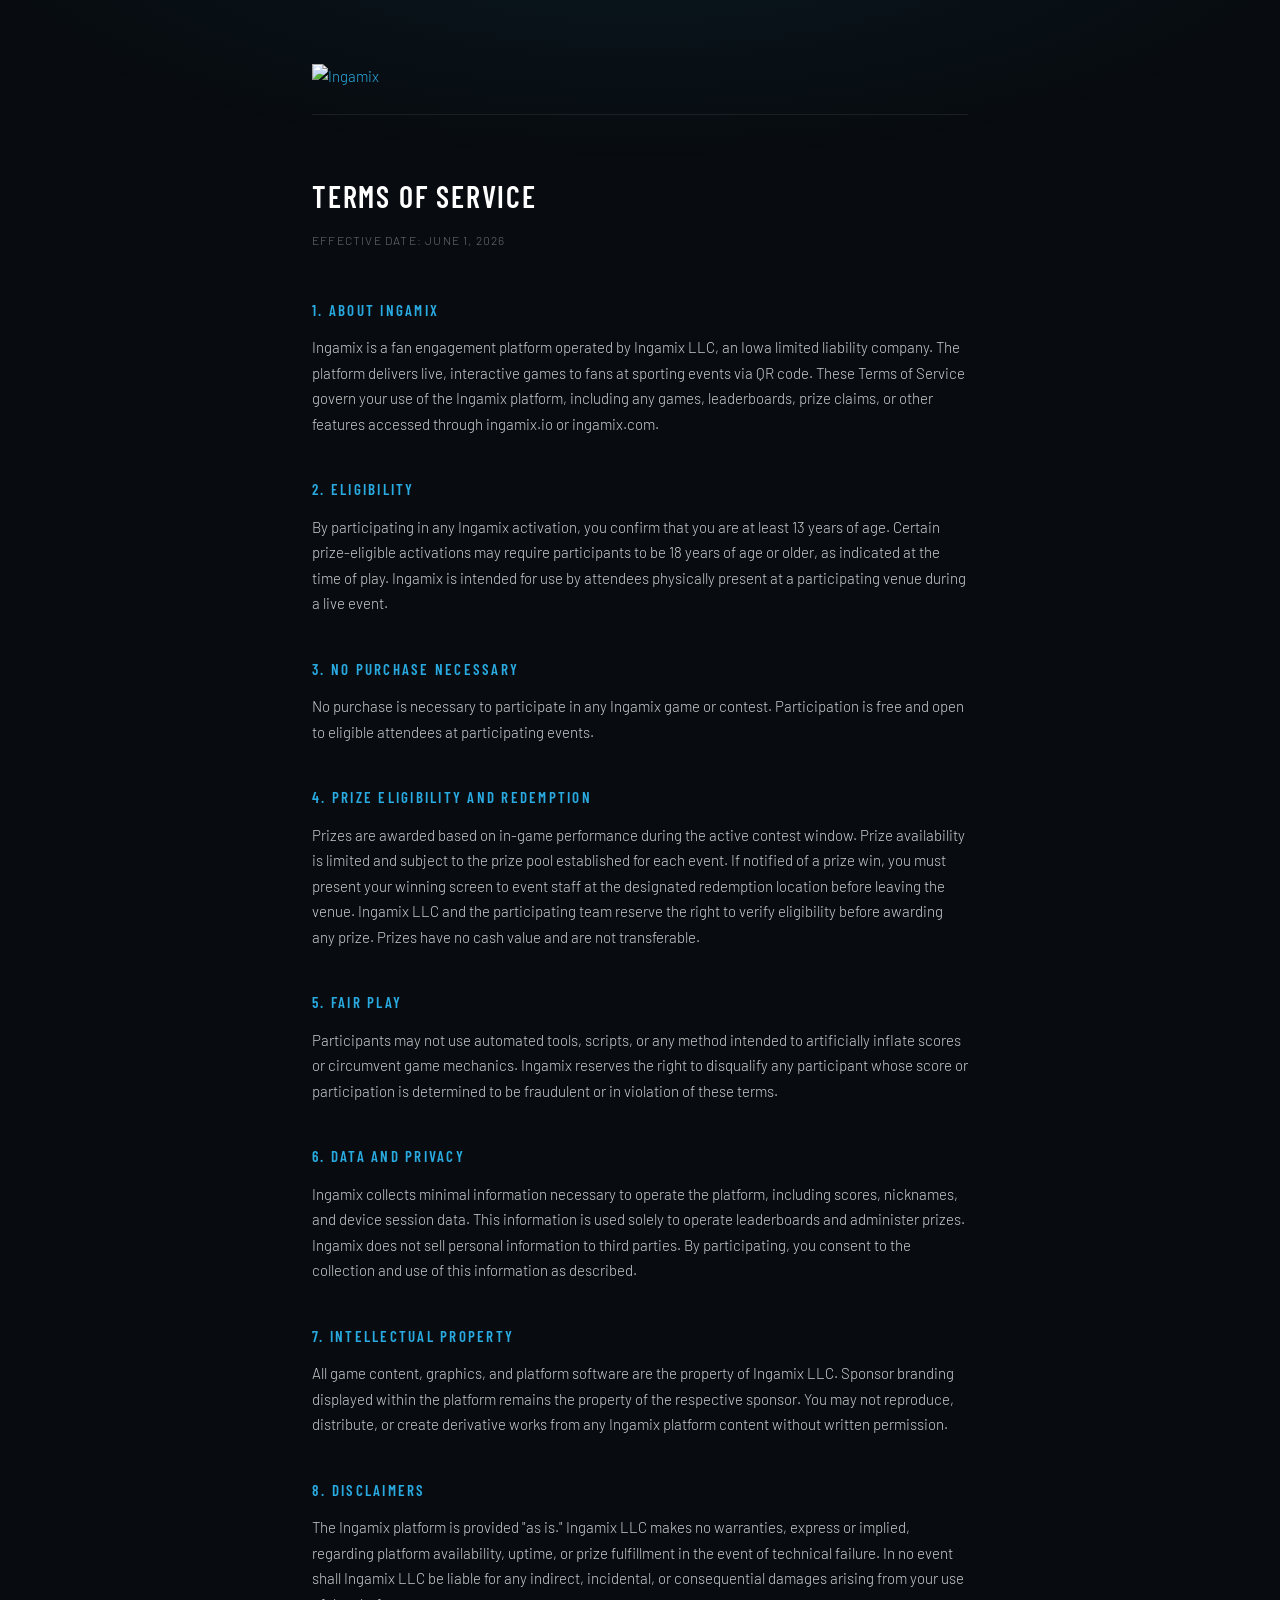
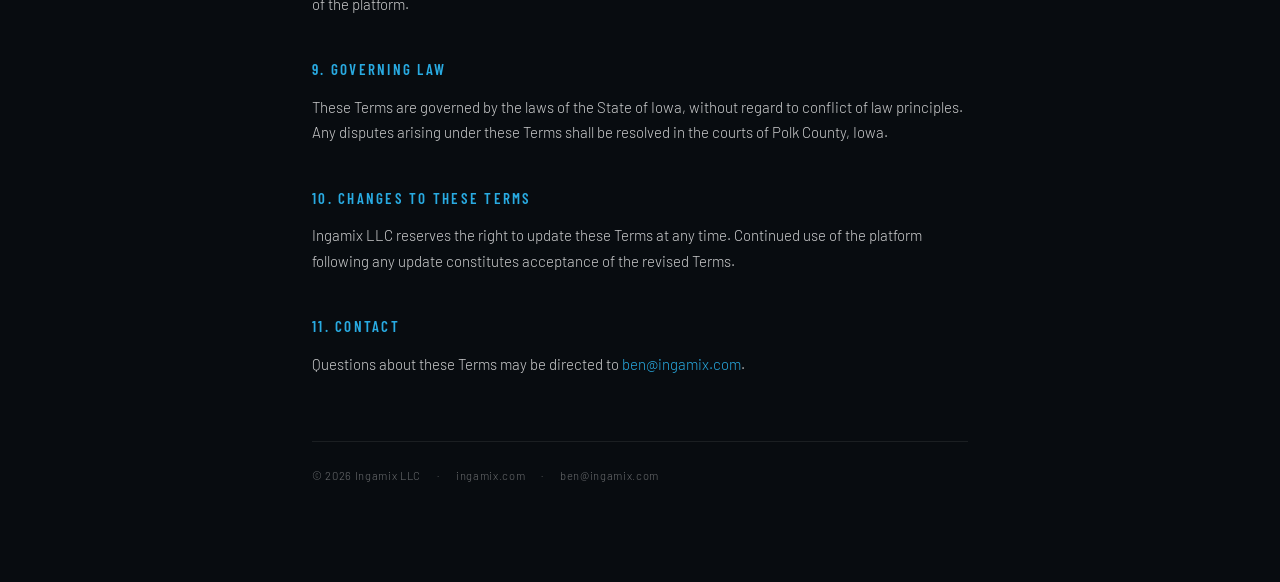
==== terms/index.html @ 758a49be "renamed image and src" ====
<!DOCTYPE html>
<html lang="en">
<head>
  <meta charset="UTF-8" />
  <meta name="viewport" content="width=device-width, initial-scale=1.0" />
  <title>Terms of Service — Ingamix</title>
  <link rel="preconnect" href="https://fonts.googleapis.com" />
  <link rel="preconnect" href="https://fonts.gstatic.com" crossorigin />
  <link href="https://fonts.googleapis.com/css2?family=Barlow+Condensed:wght@300;400;600&family=Barlow:wght@300;400&display=swap" rel="stylesheet" />
  <style>
    *, *::before, *::after { box-sizing: border-box; margin: 0; padding: 0; }

    :root {
      --blue: #29abe2;
      --white: #ffffff;
      --off-white: rgba(255,255,255,0.8);
      --dim: rgba(255,255,255,0.4);
      --bg: #080c10;
      --surface: rgba(255,255,255,0.04);
    }

    html, body {
      min-height: 100%;
      background: var(--bg);
      color: var(--off-white);
      font-family: 'Barlow', sans-serif;
      font-weight: 300;
      font-size: 15px;
      line-height: 1.7;
    }

    body::before {
      content: '';
      position: fixed;
      inset: 0;
      background: radial-gradient(ellipse 80% 40% at 50% -10%, rgba(41,171,226,0.08) 0%, transparent 70%);
      pointer-events: none;
      z-index: 0;
    }

    .wrap {
      position: relative;
      z-index: 1;
      max-width: 720px;
      margin: 0 auto;
      padding: 64px 32px 96px;
    }

    /* Header */
    .site-header {
      margin-bottom: 56px;
      padding-bottom: 24px;
      border-bottom: 1px solid rgba(255,255,255,0.08);
    }

    .site-header a {
      display: inline-block;
      text-decoration: none;
    }

    .site-header img {
      width: 160px;
      height: auto;
    }

    /* Page title */
    h1 {
      font-family: 'Barlow Condensed', sans-serif;
      font-weight: 600;
      font-size: 2rem;
      letter-spacing: 0.06em;
      text-transform: uppercase;
      color: var(--white);
      margin-bottom: 8px;
    }

    .effective-date {
      font-size: 0.8rem;
      letter-spacing: 0.1em;
      text-transform: uppercase;
      color: var(--dim);
      margin-bottom: 48px;
    }

    /* Sections */
    section {
      margin-bottom: 40px;
    }

    h2 {
      font-family: 'Barlow Condensed', sans-serif;
      font-weight: 600;
      font-size: 1rem;
      letter-spacing: 0.15em;
      text-transform: uppercase;
      color: var(--blue);
      margin-bottom: 12px;
    }

    p {
      margin-bottom: 12px;
      color: var(--off-white);
    }

    p:last-child { margin-bottom: 0; }

    a {
      color: var(--blue);
      text-decoration: none;
    }

    a:hover { text-decoration: underline; }

    /* Footer */
    footer {
      margin-top: 64px;
      padding-top: 24px;
      border-top: 1px solid rgba(255,255,255,0.08);
      font-size: 0.75rem;
      letter-spacing: 0.06em;
      color: var(--dim);
      display: flex;
      gap: 16px;
      flex-wrap: wrap;
    }

    footer a { color: var(--dim); }
    footer a:hover { color: var(--blue); text-decoration: none; }

    @media (max-width: 480px) {
      .wrap { padding: 40px 20px 64px; }
      h1 { font-size: 1.6rem; }
    }
  </style>
</head>
<body>

<div class="wrap">

  <header class="site-header">
    <a href="/">
      <img src="/assets/ingamix_full_color.png" alt="Ingamix" />
    </a>
  </header>

  <h1>Terms of Service</h1>
  <p class="effective-date">Effective Date: June 1, 2026</p>

  <section>
    <h2>1. About Ingamix</h2>
    <p>Ingamix is a fan engagement platform operated by Ingamix LLC, an Iowa limited liability company. The platform delivers live, interactive games to fans at sporting events via QR code. These Terms of Service govern your use of the Ingamix platform, including any games, leaderboards, prize claims, or other features accessed through ingamix.io or ingamix.com.</p>
  </section>

  <section>
    <h2>2. Eligibility</h2>
    <p>By participating in any Ingamix activation, you confirm that you are at least 13 years of age. Certain prize-eligible activations may require participants to be 18 years of age or older, as indicated at the time of play. Ingamix is intended for use by attendees physically present at a participating venue during a live event.</p>
  </section>

  <section>
    <h2>3. No Purchase Necessary</h2>
    <p>No purchase is necessary to participate in any Ingamix game or contest. Participation is free and open to eligible attendees at participating events.</p>
  </section>

  <section>
    <h2>4. Prize Eligibility and Redemption</h2>
    <p>Prizes are awarded based on in-game performance during the active contest window. Prize availability is limited and subject to the prize pool established for each event. If notified of a prize win, you must present your winning screen to event staff at the designated redemption location before leaving the venue. Ingamix LLC and the participating team reserve the right to verify eligibility before awarding any prize. Prizes have no cash value and are not transferable.</p>
  </section>

  <section>
    <h2>5. Fair Play</h2>
    <p>Participants may not use automated tools, scripts, or any method intended to artificially inflate scores or circumvent game mechanics. Ingamix reserves the right to disqualify any participant whose score or participation is determined to be fraudulent or in violation of these terms.</p>
  </section>

  <section>
    <h2>6. Data and Privacy</h2>
    <p>Ingamix collects minimal information necessary to operate the platform, including scores, nicknames, and device session data. This information is used solely to operate leaderboards and administer prizes. Ingamix does not sell personal information to third parties. By participating, you consent to the collection and use of this information as described.</p>
  </section>

  <section>
    <h2>7. Intellectual Property</h2>
    <p>All game content, graphics, and platform software are the property of Ingamix LLC. Sponsor branding displayed within the platform remains the property of the respective sponsor. You may not reproduce, distribute, or create derivative works from any Ingamix platform content without written permission.</p>
  </section>

  <section>
    <h2>8. Disclaimers</h2>
    <p>The Ingamix platform is provided "as is." Ingamix LLC makes no warranties, express or implied, regarding platform availability, uptime, or prize fulfillment in the event of technical failure. In no event shall Ingamix LLC be liable for any indirect, incidental, or consequential damages arising from your use of the platform.</p>
  </section>

  <section>
    <h2>9. Governing Law</h2>
    <p>These Terms are governed by the laws of the State of Iowa, without regard to conflict of law principles. Any disputes arising under these Terms shall be resolved in the courts of Polk County, Iowa.</p>
  </section>

  <section>
    <h2>10. Changes to These Terms</h2>
    <p>Ingamix LLC reserves the right to update these Terms at any time. Continued use of the platform following any update constitutes acceptance of the revised Terms.</p>
  </section>

  <section>
    <h2>11. Contact</h2>
    <p>Questions about these Terms may be directed to <a href="mailto:ben@ingamix.com">ben@ingamix.com</a>.</p>
  </section>

  <footer>
    <span>© 2026 Ingamix LLC</span>
    <span>·</span>
    <a href="/">ingamix.com</a>
    <span>·</span>
    <a href="mailto:ben@ingamix.com">ben@ingamix.com</a>
  </footer>

</div>

</body>
</html>
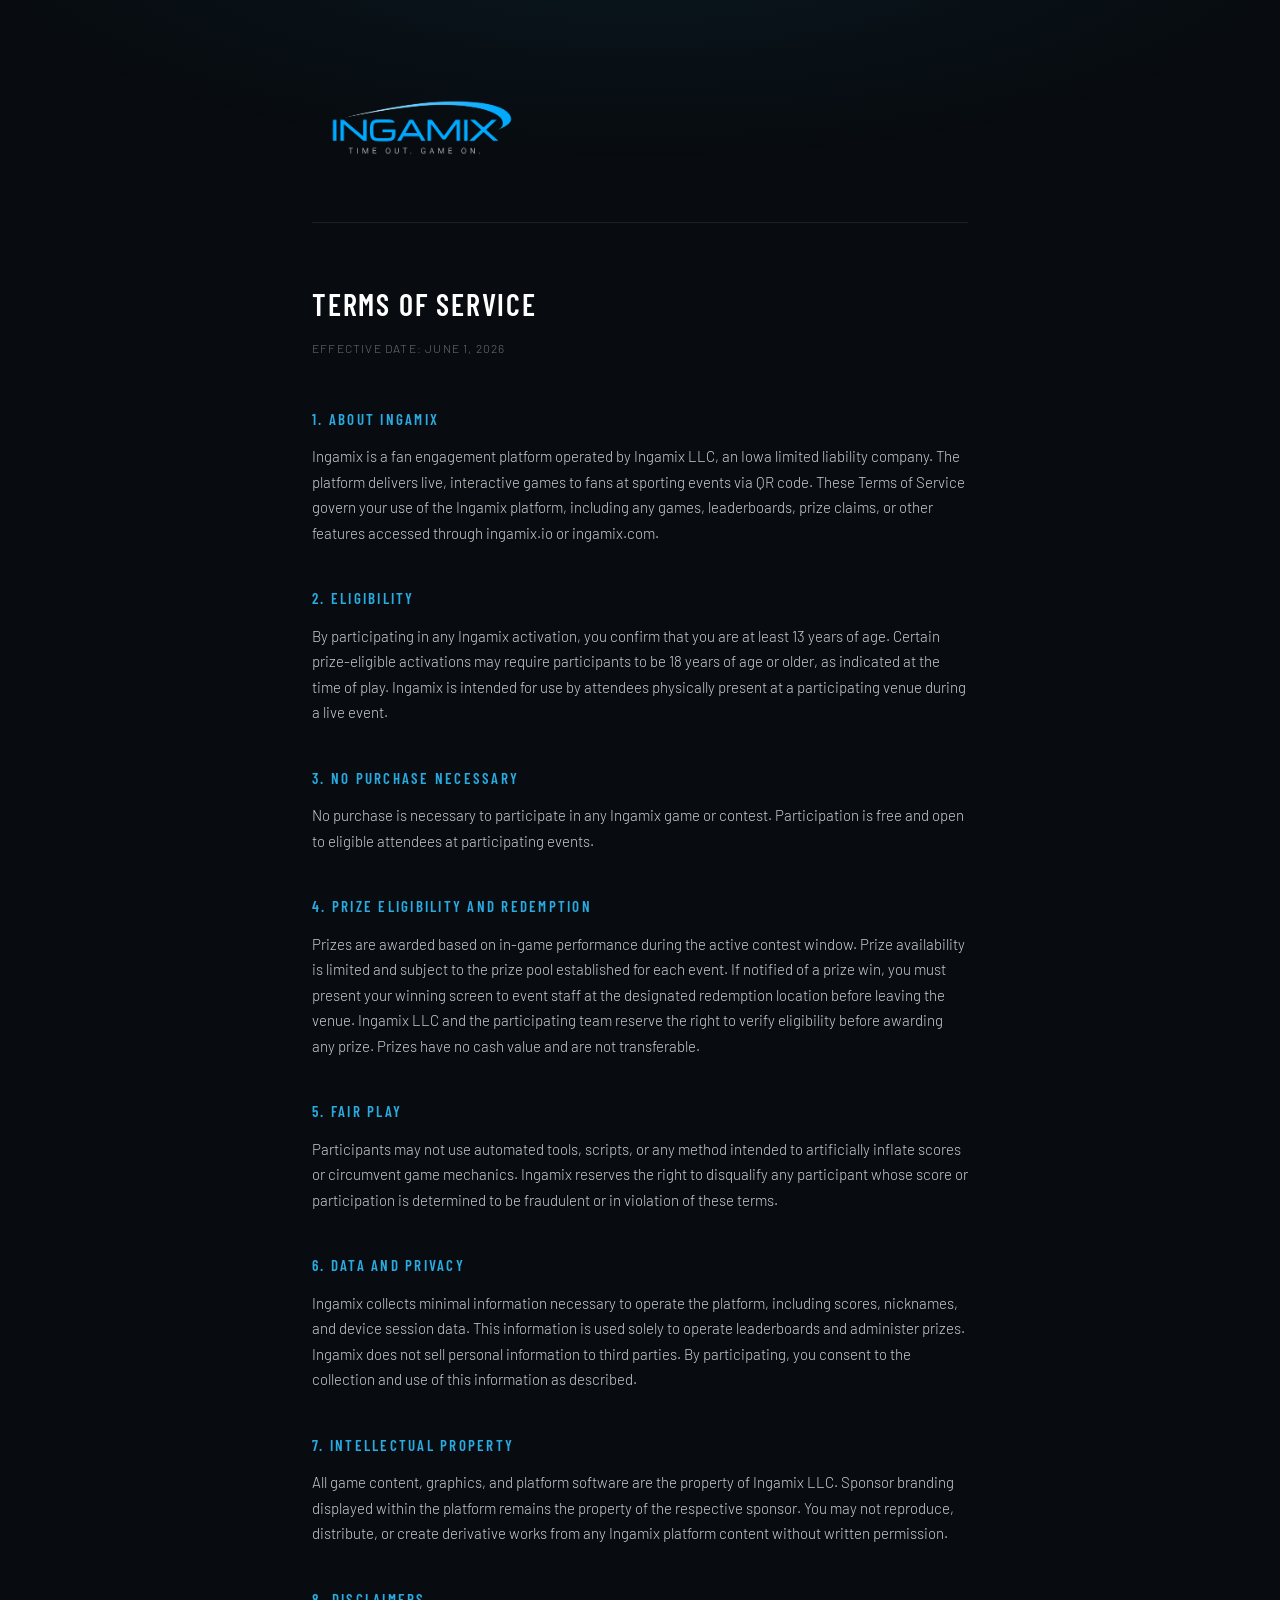
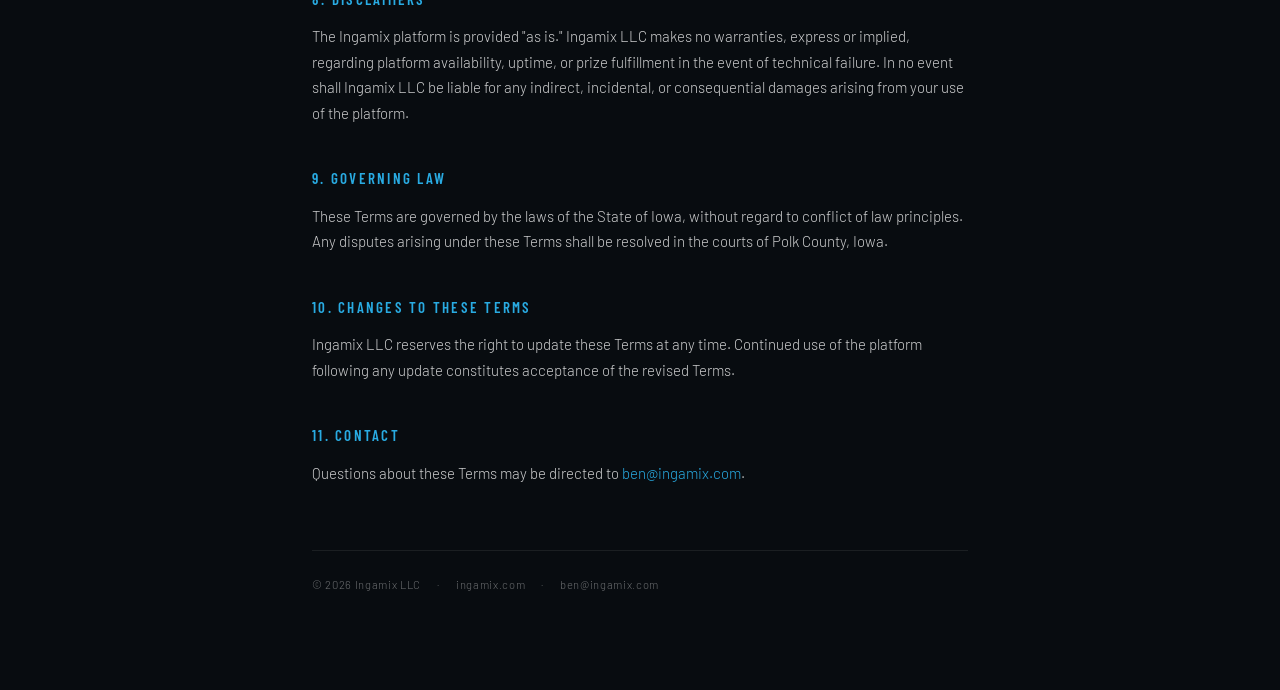
==== commit 8a0cc3c4: "logo size update on terms page" ====
--- a/terms/index.html
+++ b/terms/index.html
@@ -59,7 +59,7 @@
     }
 
     .site-header img {
-      width: 160px;
+      width: 220px;
       height: auto;
     }
 
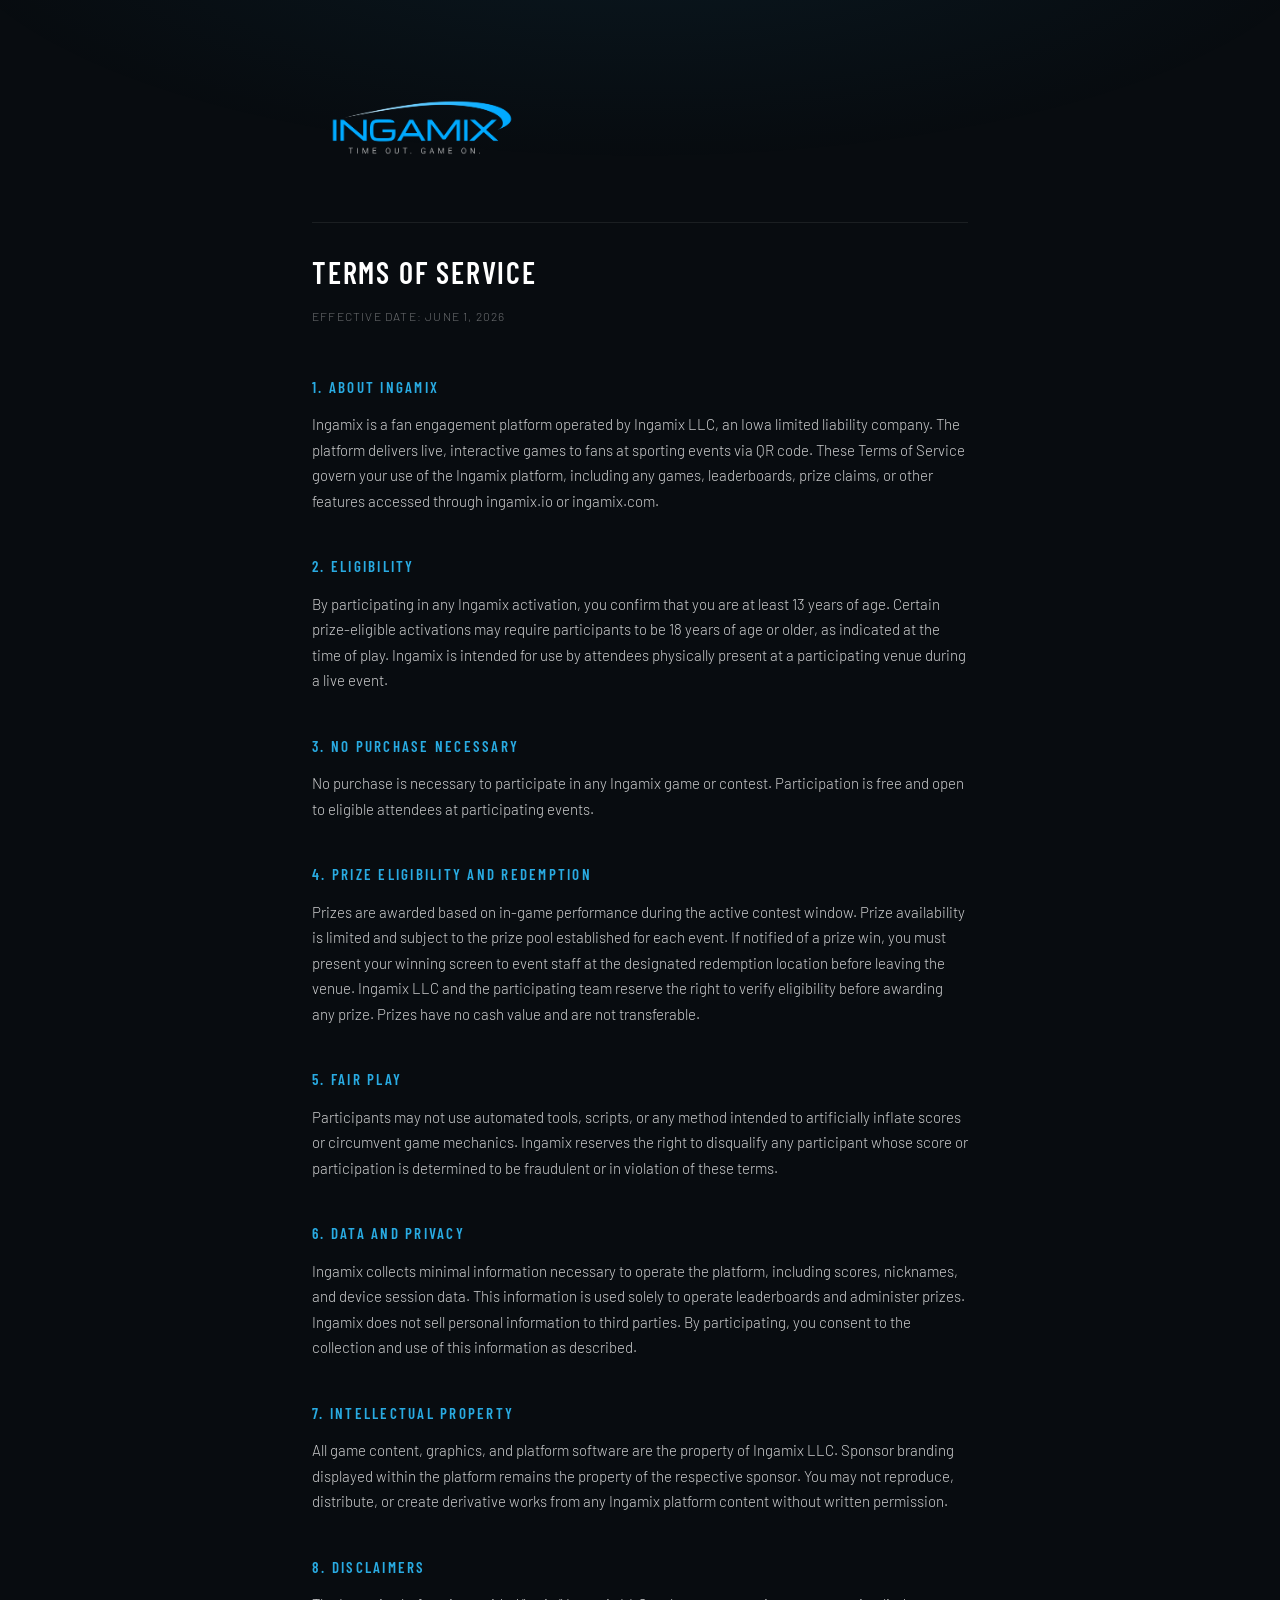
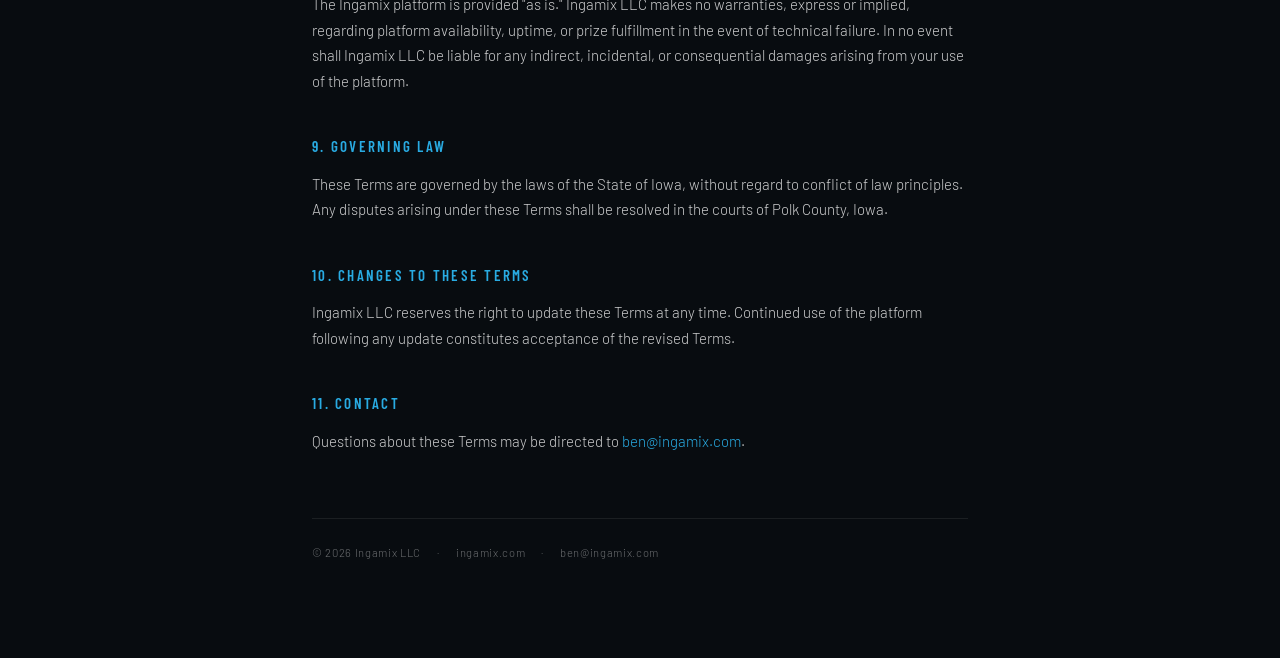
==== commit 53338da7: "updating margin between logo and divider" ====
--- a/terms/index.html
+++ b/terms/index.html
@@ -48,7 +48,7 @@
 
     /* Header */
     .site-header {
-      margin-bottom: 56px;
+      margin-bottom: 24px;
       padding-bottom: 24px;
       border-bottom: 1px solid rgba(255,255,255,0.08);
     }
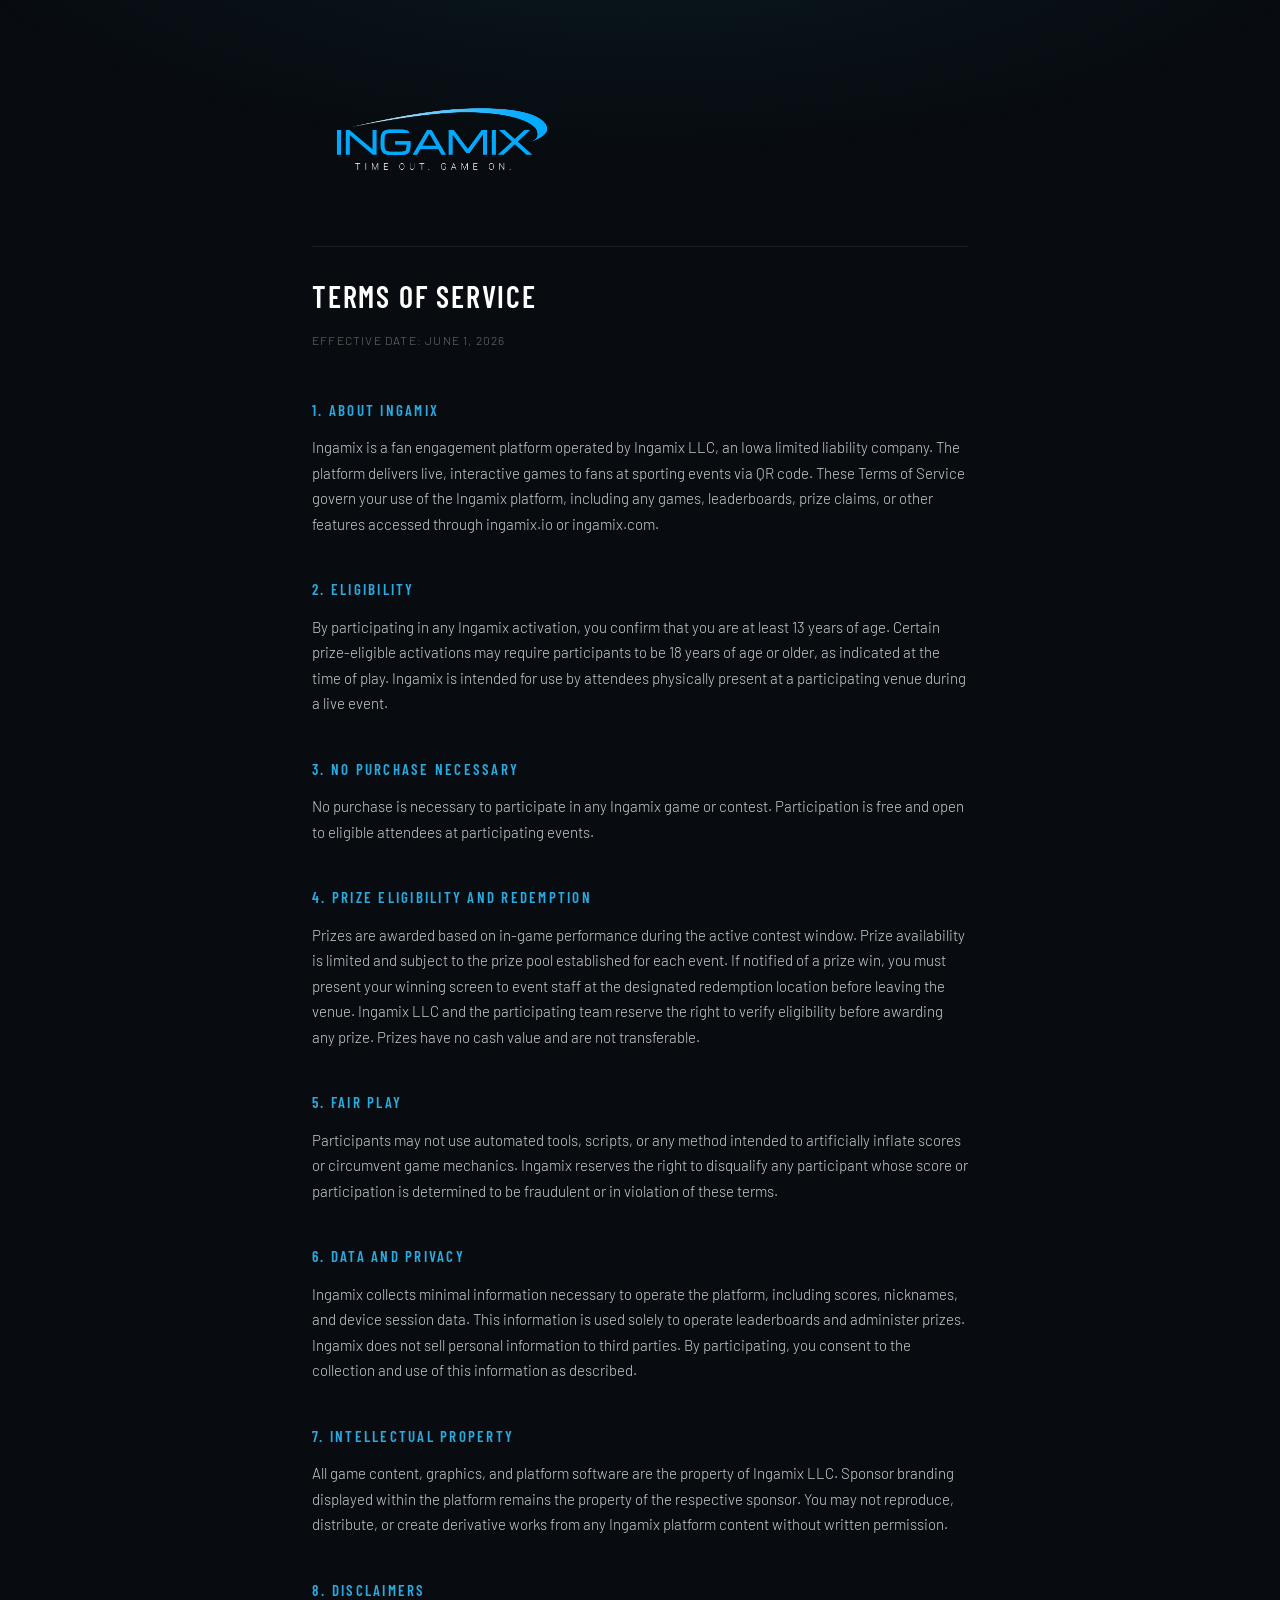
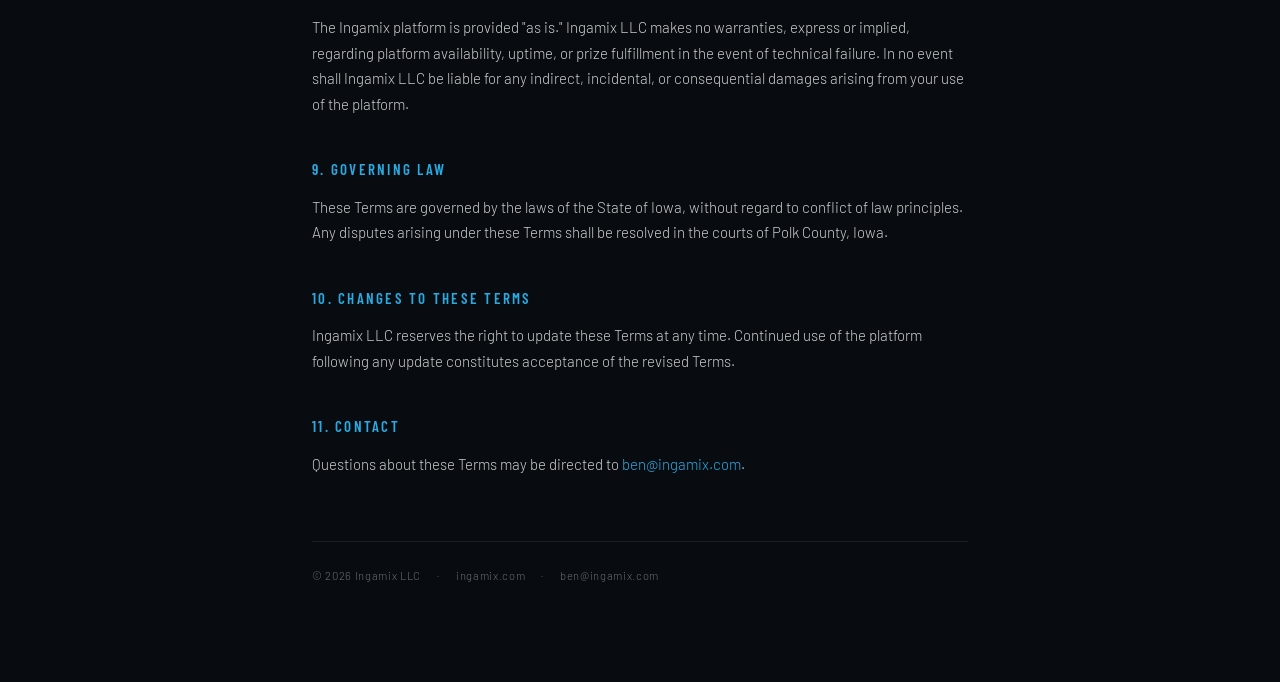
==== commit 1fb1fb1a: "more resizing and moving" ====
--- a/terms/index.html
+++ b/terms/index.html
@@ -59,7 +59,7 @@
     }
 
     .site-header img {
-      width: 220px;
+      width: 260px;
       height: auto;
     }
 
@@ -128,7 +128,7 @@
     footer a:hover { color: var(--blue); text-decoration: none; }
 
     @media (max-width: 480px) {
-      .wrap { padding: 40px 20px 64px; }
+      .wrap { padding: 32px 32px 96px; }
       h1 { font-size: 1.6rem; }
     }
   </style>
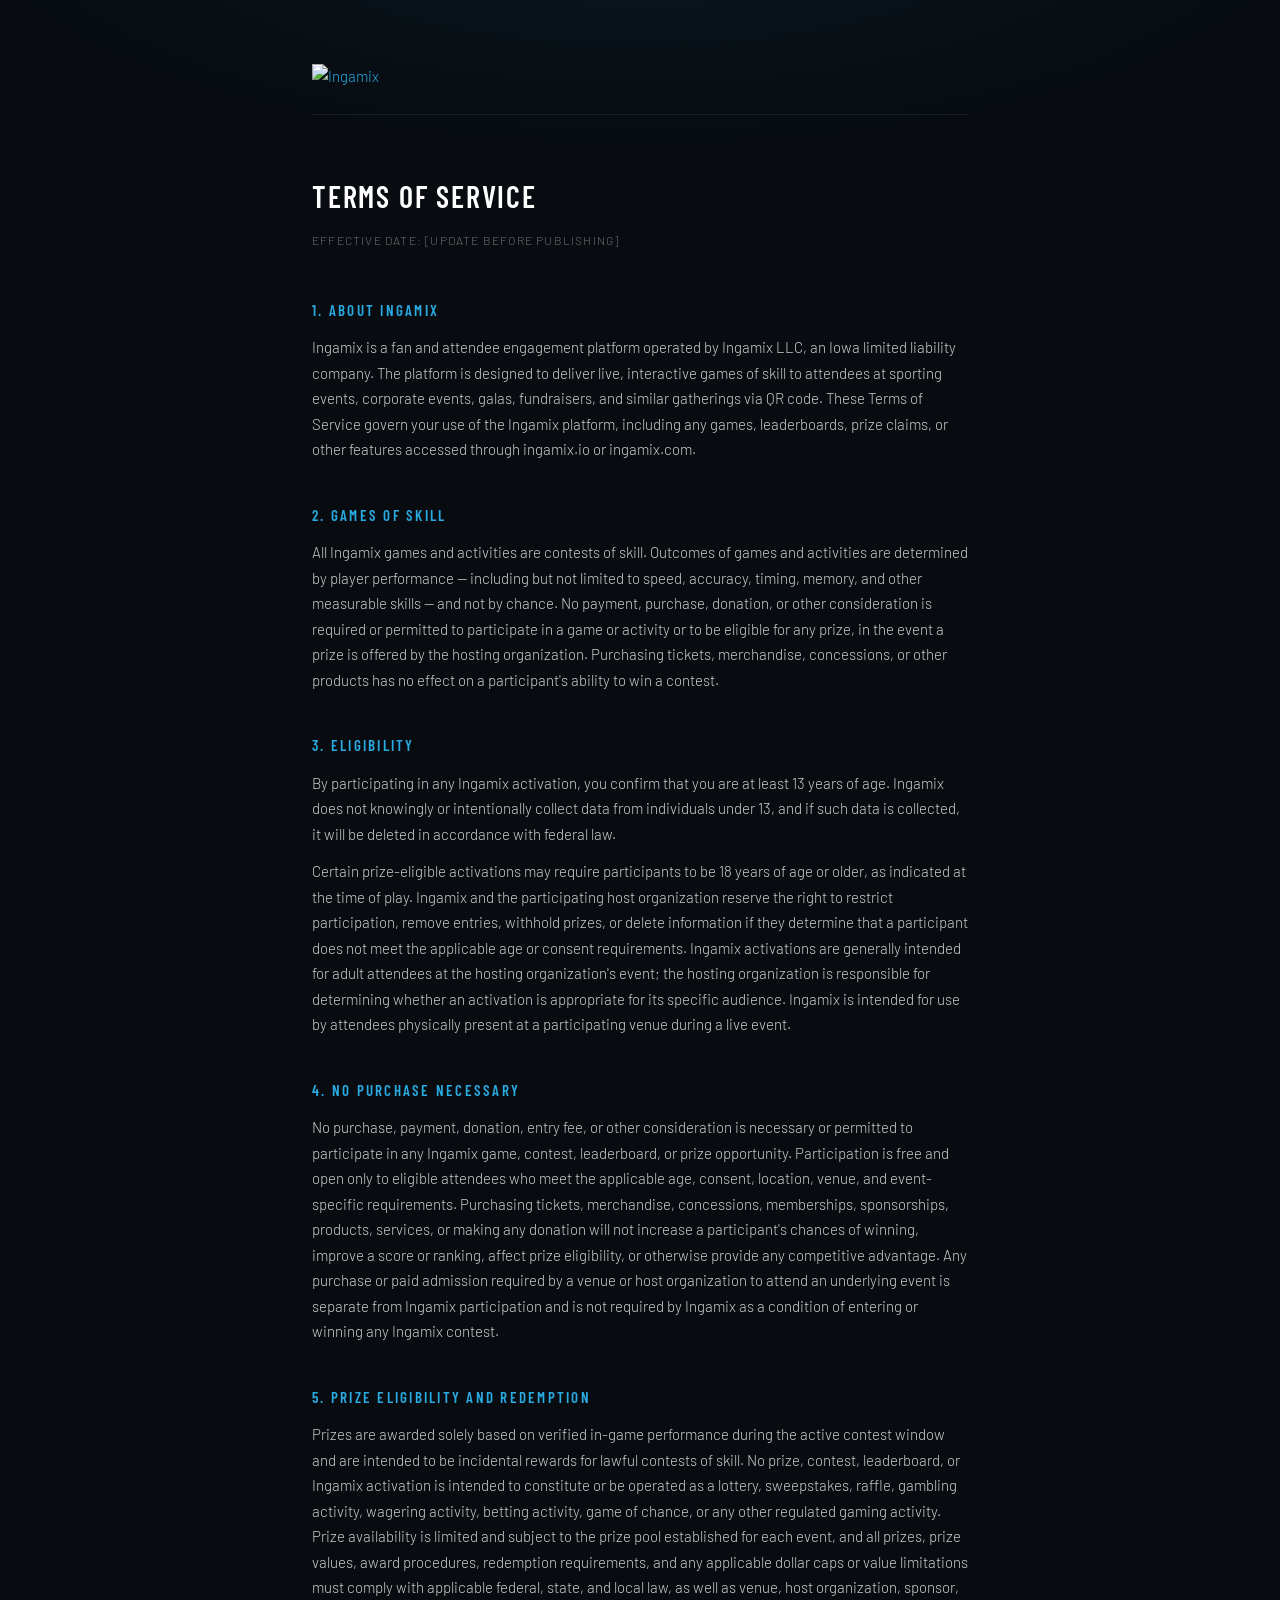
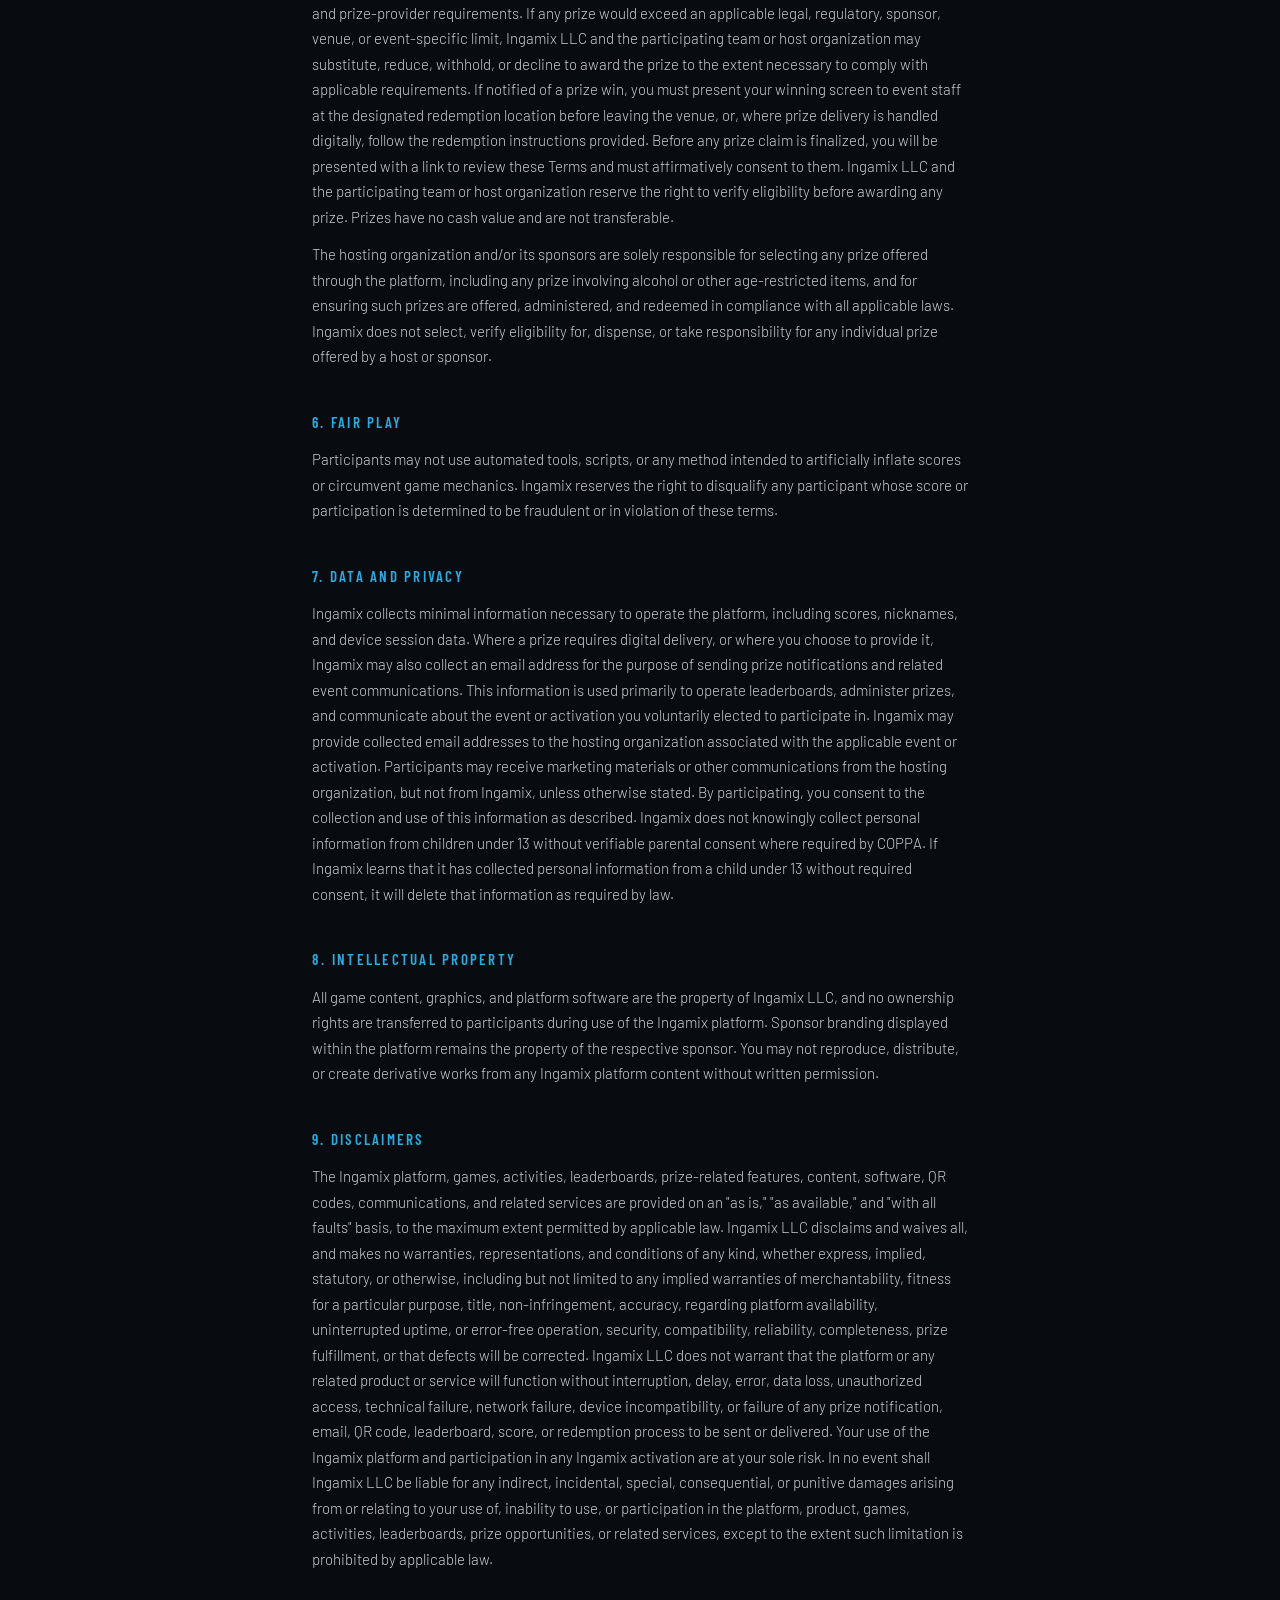
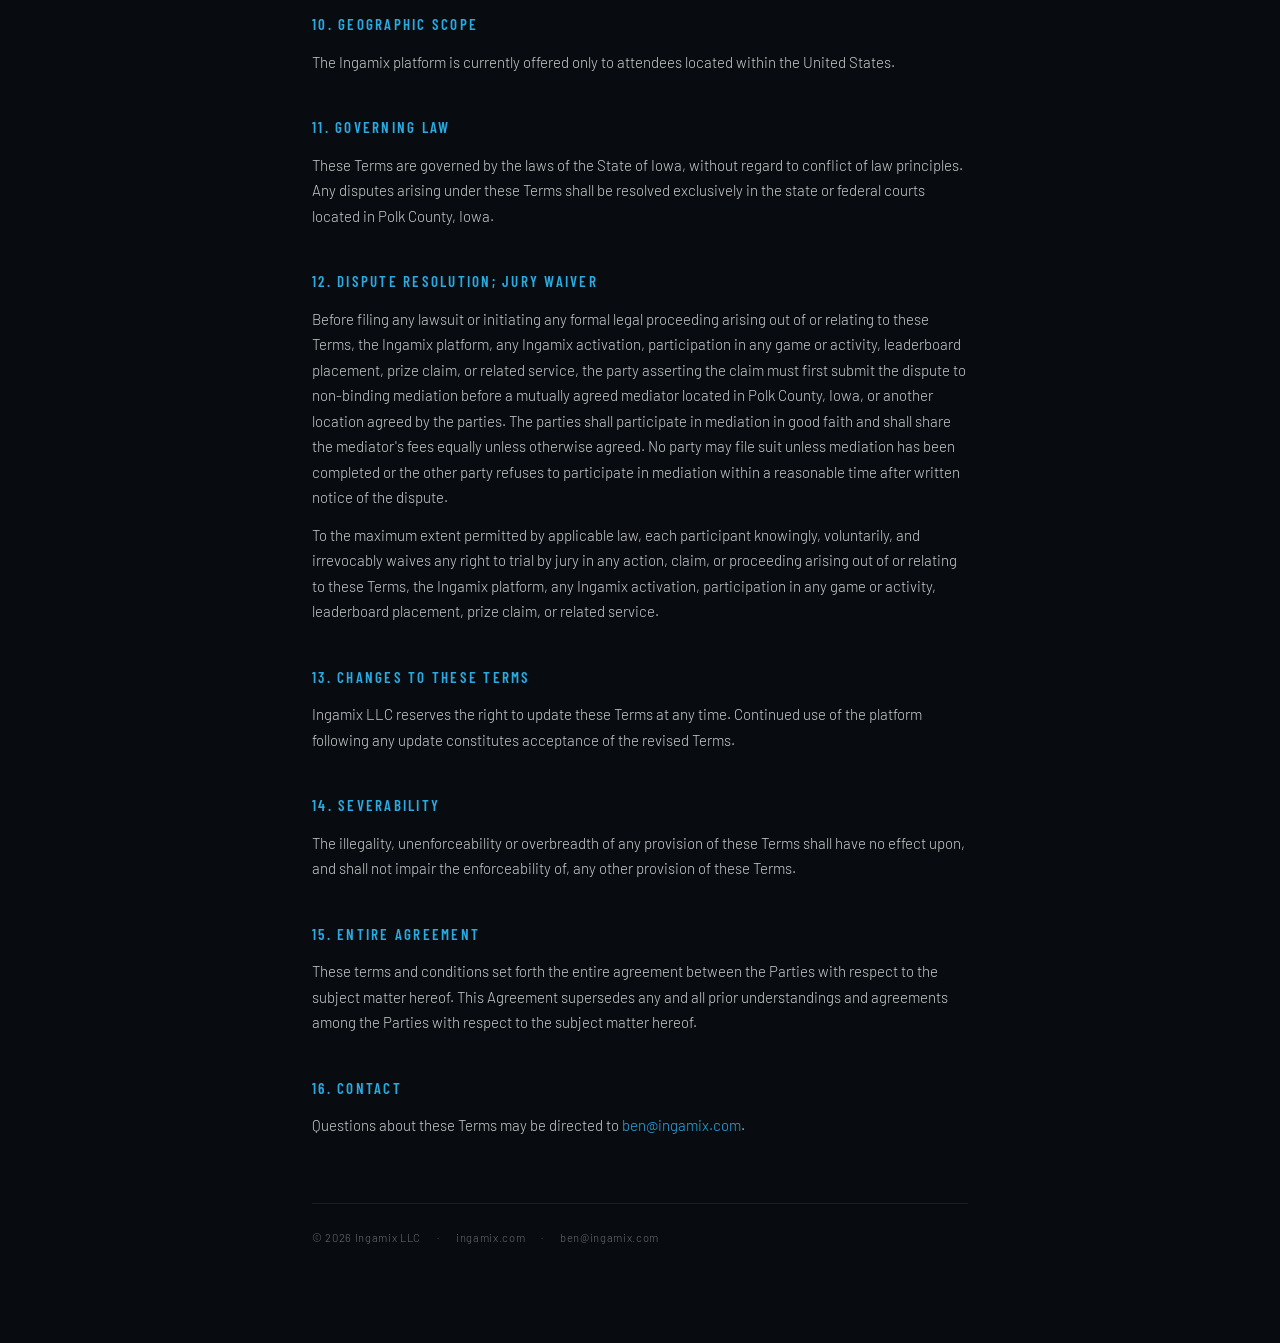
==== commit 58964850: "update terms Updated terms upon work with Luke from Brick Gentry" ====
--- a/terms/index.html
+++ b/terms/index.html
@@ -48,7 +48,7 @@
 
     /* Header */
     .site-header {
-      margin-bottom: 24px;
+      margin-bottom: 56px;
       padding-bottom: 24px;
       border-bottom: 1px solid rgba(255,255,255,0.08);
     }
@@ -59,7 +59,7 @@
     }
 
     .site-header img {
-      width: 260px;
+      width: 160px;
       height: auto;
     }
 
@@ -128,7 +128,7 @@
     footer a:hover { color: var(--blue); text-decoration: none; }
 
     @media (max-width: 480px) {
-      .wrap { padding: 32px 32px 96px; }
+      .wrap { padding: 40px 20px 64px; }
       h1 { font-size: 1.6rem; }
     }
   </style>
@@ -139,65 +139,93 @@
 
   <header class="site-header">
     <a href="/">
-      <img src="/assets/ingamix_full_color.png" alt="Ingamix" />
+      <img src="/assets/ingamix_full_color_horizontal_lockup_dark.png" alt="Ingamix" />
     </a>
   </header>
 
   <h1>Terms of Service</h1>
-  <p class="effective-date">Effective Date: June 1, 2026</p>
+  <p class="effective-date">Effective Date: [UPDATE BEFORE PUBLISHING]</p>
 
   <section>
     <h2>1. About Ingamix</h2>
-    <p>Ingamix is a fan engagement platform operated by Ingamix LLC, an Iowa limited liability company. The platform delivers live, interactive games to fans at sporting events via QR code. These Terms of Service govern your use of the Ingamix platform, including any games, leaderboards, prize claims, or other features accessed through ingamix.io or ingamix.com.</p>
-  </section>
-
-  <section>
-    <h2>2. Eligibility</h2>
-    <p>By participating in any Ingamix activation, you confirm that you are at least 13 years of age. Certain prize-eligible activations may require participants to be 18 years of age or older, as indicated at the time of play. Ingamix is intended for use by attendees physically present at a participating venue during a live event.</p>
-  </section>
-
-  <section>
-    <h2>3. No Purchase Necessary</h2>
-    <p>No purchase is necessary to participate in any Ingamix game or contest. Participation is free and open to eligible attendees at participating events.</p>
-  </section>
-
-  <section>
-    <h2>4. Prize Eligibility and Redemption</h2>
-    <p>Prizes are awarded based on in-game performance during the active contest window. Prize availability is limited and subject to the prize pool established for each event. If notified of a prize win, you must present your winning screen to event staff at the designated redemption location before leaving the venue. Ingamix LLC and the participating team reserve the right to verify eligibility before awarding any prize. Prizes have no cash value and are not transferable.</p>
-  </section>
-
-  <section>
-    <h2>5. Fair Play</h2>
+    <p>Ingamix is a fan and attendee engagement platform operated by Ingamix LLC, an Iowa limited liability company. The platform is designed to deliver live, interactive games of skill to attendees at sporting events, corporate events, galas, fundraisers, and similar gatherings via QR code. These Terms of Service govern your use of the Ingamix platform, including any games, leaderboards, prize claims, or other features accessed through ingamix.io or ingamix.com.</p>
+  </section>
+
+  <section>
+    <h2>2. Games of Skill</h2>
+    <p>All Ingamix games and activities are contests of skill. Outcomes of games and activities are determined by player performance — including but not limited to speed, accuracy, timing, memory, and other measurable skills — and not by chance. No payment, purchase, donation, or other consideration is required or permitted to participate in a game or activity or to be eligible for any prize, in the event a prize is offered by the hosting organization. Purchasing tickets, merchandise, concessions, or other products has no effect on a participant's ability to win a contest.</p>
+  </section>
+
+  <section>
+    <h2>3. Eligibility</h2>
+    <p>By participating in any Ingamix activation, you confirm that you are at least 13 years of age. Ingamix does not knowingly or intentionally collect data from individuals under 13, and if such data is collected, it will be deleted in accordance with federal law.</p>
+    <p>Certain prize-eligible activations may require participants to be 18 years of age or older, as indicated at the time of play. Ingamix and the participating host organization reserve the right to restrict participation, remove entries, withhold prizes, or delete information if they determine that a participant does not meet the applicable age or consent requirements. Ingamix activations are generally intended for adult attendees at the hosting organization's event; the hosting organization is responsible for determining whether an activation is appropriate for its specific audience. Ingamix is intended for use by attendees physically present at a participating venue during a live event.</p>
+  </section>
+
+  <section>
+    <h2>4. No Purchase Necessary</h2>
+    <p>No purchase, payment, donation, entry fee, or other consideration is necessary or permitted to participate in any Ingamix game, contest, leaderboard, or prize opportunity. Participation is free and open only to eligible attendees who meet the applicable age, consent, location, venue, and event-specific requirements. Purchasing tickets, merchandise, concessions, memberships, sponsorships, products, services, or making any donation will not increase a participant's chances of winning, improve a score or ranking, affect prize eligibility, or otherwise provide any competitive advantage. Any purchase or paid admission required by a venue or host organization to attend an underlying event is separate from Ingamix participation and is not required by Ingamix as a condition of entering or winning any Ingamix contest.</p>
+  </section>
+
+  <section>
+    <h2>5. Prize Eligibility and Redemption</h2>
+    <p>Prizes are awarded solely based on verified in-game performance during the active contest window and are intended to be incidental rewards for lawful contests of skill. No prize, contest, leaderboard, or Ingamix activation is intended to constitute or be operated as a lottery, sweepstakes, raffle, gambling activity, wagering activity, betting activity, game of chance, or any other regulated gaming activity. Prize availability is limited and subject to the prize pool established for each event, and all prizes, prize values, award procedures, redemption requirements, and any applicable dollar caps or value limitations must comply with applicable federal, state, and local law, as well as venue, host organization, sponsor, and prize-provider requirements. If any prize would exceed an applicable legal, regulatory, sponsor, venue, or event-specific limit, Ingamix LLC and the participating team or host organization may substitute, reduce, withhold, or decline to award the prize to the extent necessary to comply with applicable requirements. If notified of a prize win, you must present your winning screen to event staff at the designated redemption location before leaving the venue, or, where prize delivery is handled digitally, follow the redemption instructions provided. Before any prize claim is finalized, you will be presented with a link to review these Terms and must affirmatively consent to them. Ingamix LLC and the participating team or host organization reserve the right to verify eligibility before awarding any prize. Prizes have no cash value and are not transferable.</p>
+    <p>The hosting organization and/or its sponsors are solely responsible for selecting any prize offered through the platform, including any prize involving alcohol or other age-restricted items, and for ensuring such prizes are offered, administered, and redeemed in compliance with all applicable laws. Ingamix does not select, verify eligibility for, dispense, or take responsibility for any individual prize offered by a host or sponsor.</p>
+  </section>
+
+  <section>
+    <h2>6. Fair Play</h2>
     <p>Participants may not use automated tools, scripts, or any method intended to artificially inflate scores or circumvent game mechanics. Ingamix reserves the right to disqualify any participant whose score or participation is determined to be fraudulent or in violation of these terms.</p>
   </section>
 
   <section>
-    <h2>6. Data and Privacy</h2>
-    <p>Ingamix collects minimal information necessary to operate the platform, including scores, nicknames, and device session data. This information is used solely to operate leaderboards and administer prizes. Ingamix does not sell personal information to third parties. By participating, you consent to the collection and use of this information as described.</p>
-  </section>
-
-  <section>
-    <h2>7. Intellectual Property</h2>
-    <p>All game content, graphics, and platform software are the property of Ingamix LLC. Sponsor branding displayed within the platform remains the property of the respective sponsor. You may not reproduce, distribute, or create derivative works from any Ingamix platform content without written permission.</p>
-  </section>
-
-  <section>
-    <h2>8. Disclaimers</h2>
-    <p>The Ingamix platform is provided "as is." Ingamix LLC makes no warranties, express or implied, regarding platform availability, uptime, or prize fulfillment in the event of technical failure. In no event shall Ingamix LLC be liable for any indirect, incidental, or consequential damages arising from your use of the platform.</p>
-  </section>
-
-  <section>
-    <h2>9. Governing Law</h2>
-    <p>These Terms are governed by the laws of the State of Iowa, without regard to conflict of law principles. Any disputes arising under these Terms shall be resolved in the courts of Polk County, Iowa.</p>
-  </section>
-
-  <section>
-    <h2>10. Changes to These Terms</h2>
+    <h2>7. Data and Privacy</h2>
+    <p>Ingamix collects minimal information necessary to operate the platform, including scores, nicknames, and device session data. Where a prize requires digital delivery, or where you choose to provide it, Ingamix may also collect an email address for the purpose of sending prize notifications and related event communications. This information is used primarily to operate leaderboards, administer prizes, and communicate about the event or activation you voluntarily elected to participate in. Ingamix may provide collected email addresses to the hosting organization associated with the applicable event or activation. Participants may receive marketing materials or other communications from the hosting organization, but not from Ingamix, unless otherwise stated. By participating, you consent to the collection and use of this information as described. Ingamix does not knowingly collect personal information from children under 13 without verifiable parental consent where required by COPPA. If Ingamix learns that it has collected personal information from a child under 13 without required consent, it will delete that information as required by law.</p>
+  </section>
+
+  <section>
+    <h2>8. Intellectual Property</h2>
+    <p>All game content, graphics, and platform software are the property of Ingamix LLC, and no ownership rights are transferred to participants during use of the Ingamix platform. Sponsor branding displayed within the platform remains the property of the respective sponsor. You may not reproduce, distribute, or create derivative works from any Ingamix platform content without written permission.</p>
+  </section>
+
+  <section>
+    <h2>9. Disclaimers</h2>
+    <p>The Ingamix platform, games, activities, leaderboards, prize-related features, content, software, QR codes, communications, and related services are provided on an "as is," "as available," and "with all faults" basis, to the maximum extent permitted by applicable law. Ingamix LLC disclaims and waives all, and makes no warranties, representations, and conditions of any kind, whether express, implied, statutory, or otherwise, including but not limited to any implied warranties of merchantability, fitness for a particular purpose, title, non-infringement, accuracy, regarding platform availability, uninterrupted uptime, or error-free operation, security, compatibility, reliability, completeness, prize fulfillment, or that defects will be corrected. Ingamix LLC does not warrant that the platform or any related product or service will function without interruption, delay, error, data loss, unauthorized access, technical failure, network failure, device incompatibility, or failure of any prize notification, email, QR code, leaderboard, score, or redemption process to be sent or delivered. Your use of the Ingamix platform and participation in any Ingamix activation are at your sole risk. In no event shall Ingamix LLC be liable for any indirect, incidental, special, consequential, or punitive damages arising from or relating to your use of, inability to use, or participation in the platform, product, games, activities, leaderboards, prize opportunities, or related services, except to the extent such limitation is prohibited by applicable law.</p>
+  </section>
+
+  <section>
+    <h2>10. Geographic Scope</h2>
+    <p>The Ingamix platform is currently offered only to attendees located within the United States.</p>
+  </section>
+
+  <section>
+    <h2>11. Governing Law</h2>
+    <p>These Terms are governed by the laws of the State of Iowa, without regard to conflict of law principles. Any disputes arising under these Terms shall be resolved exclusively in the state or federal courts located in Polk County, Iowa.</p>
+  </section>
+
+  <section>
+    <h2>12. Dispute Resolution; Jury Waiver</h2>
+    <p>Before filing any lawsuit or initiating any formal legal proceeding arising out of or relating to these Terms, the Ingamix platform, any Ingamix activation, participation in any game or activity, leaderboard placement, prize claim, or related service, the party asserting the claim must first submit the dispute to non-binding mediation before a mutually agreed mediator located in Polk County, Iowa, or another location agreed by the parties. The parties shall participate in mediation in good faith and shall share the mediator's fees equally unless otherwise agreed. No party may file suit unless mediation has been completed or the other party refuses to participate in mediation within a reasonable time after written notice of the dispute.</p>
+    <p>To the maximum extent permitted by applicable law, each participant knowingly, voluntarily, and irrevocably waives any right to trial by jury in any action, claim, or proceeding arising out of or relating to these Terms, the Ingamix platform, any Ingamix activation, participation in any game or activity, leaderboard placement, prize claim, or related service.</p>
+  </section>
+
+  <section>
+    <h2>13. Changes to These Terms</h2>
     <p>Ingamix LLC reserves the right to update these Terms at any time. Continued use of the platform following any update constitutes acceptance of the revised Terms.</p>
   </section>
 
   <section>
-    <h2>11. Contact</h2>
+    <h2>14. Severability</h2>
+    <p>The illegality, unenforceability or overbreadth of any provision of these Terms shall have no effect upon, and shall not impair the enforceability of, any other provision of these Terms.</p>
+  </section>
+
+  <section>
+    <h2>15. Entire Agreement</h2>
+    <p>These terms and conditions set forth the entire agreement between the Parties with respect to the subject matter hereof. This Agreement supersedes any and all prior understandings and agreements among the Parties with respect to the subject matter hereof.</p>
+  </section>
+
+  <section>
+    <h2>16. Contact</h2>
     <p>Questions about these Terms may be directed to <a href="mailto:ben@ingamix.com">ben@ingamix.com</a>.</p>
   </section>
 
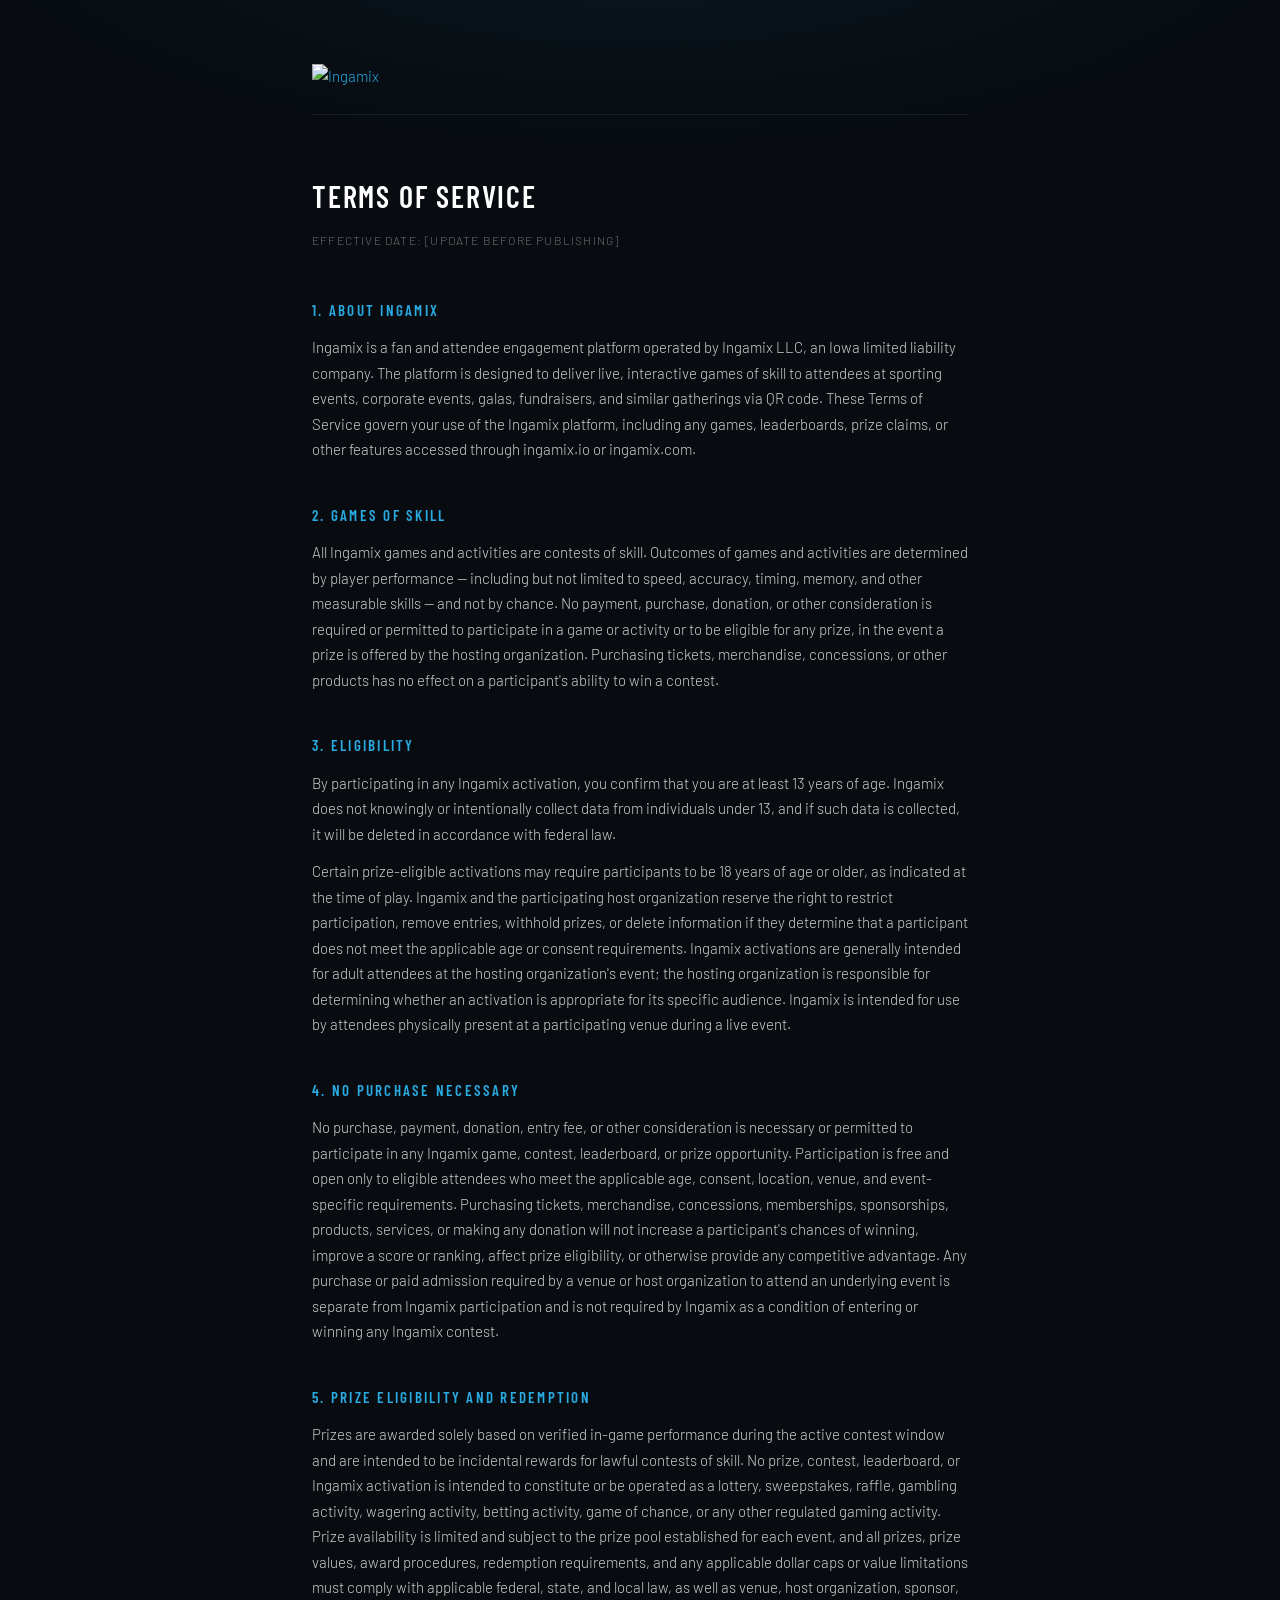
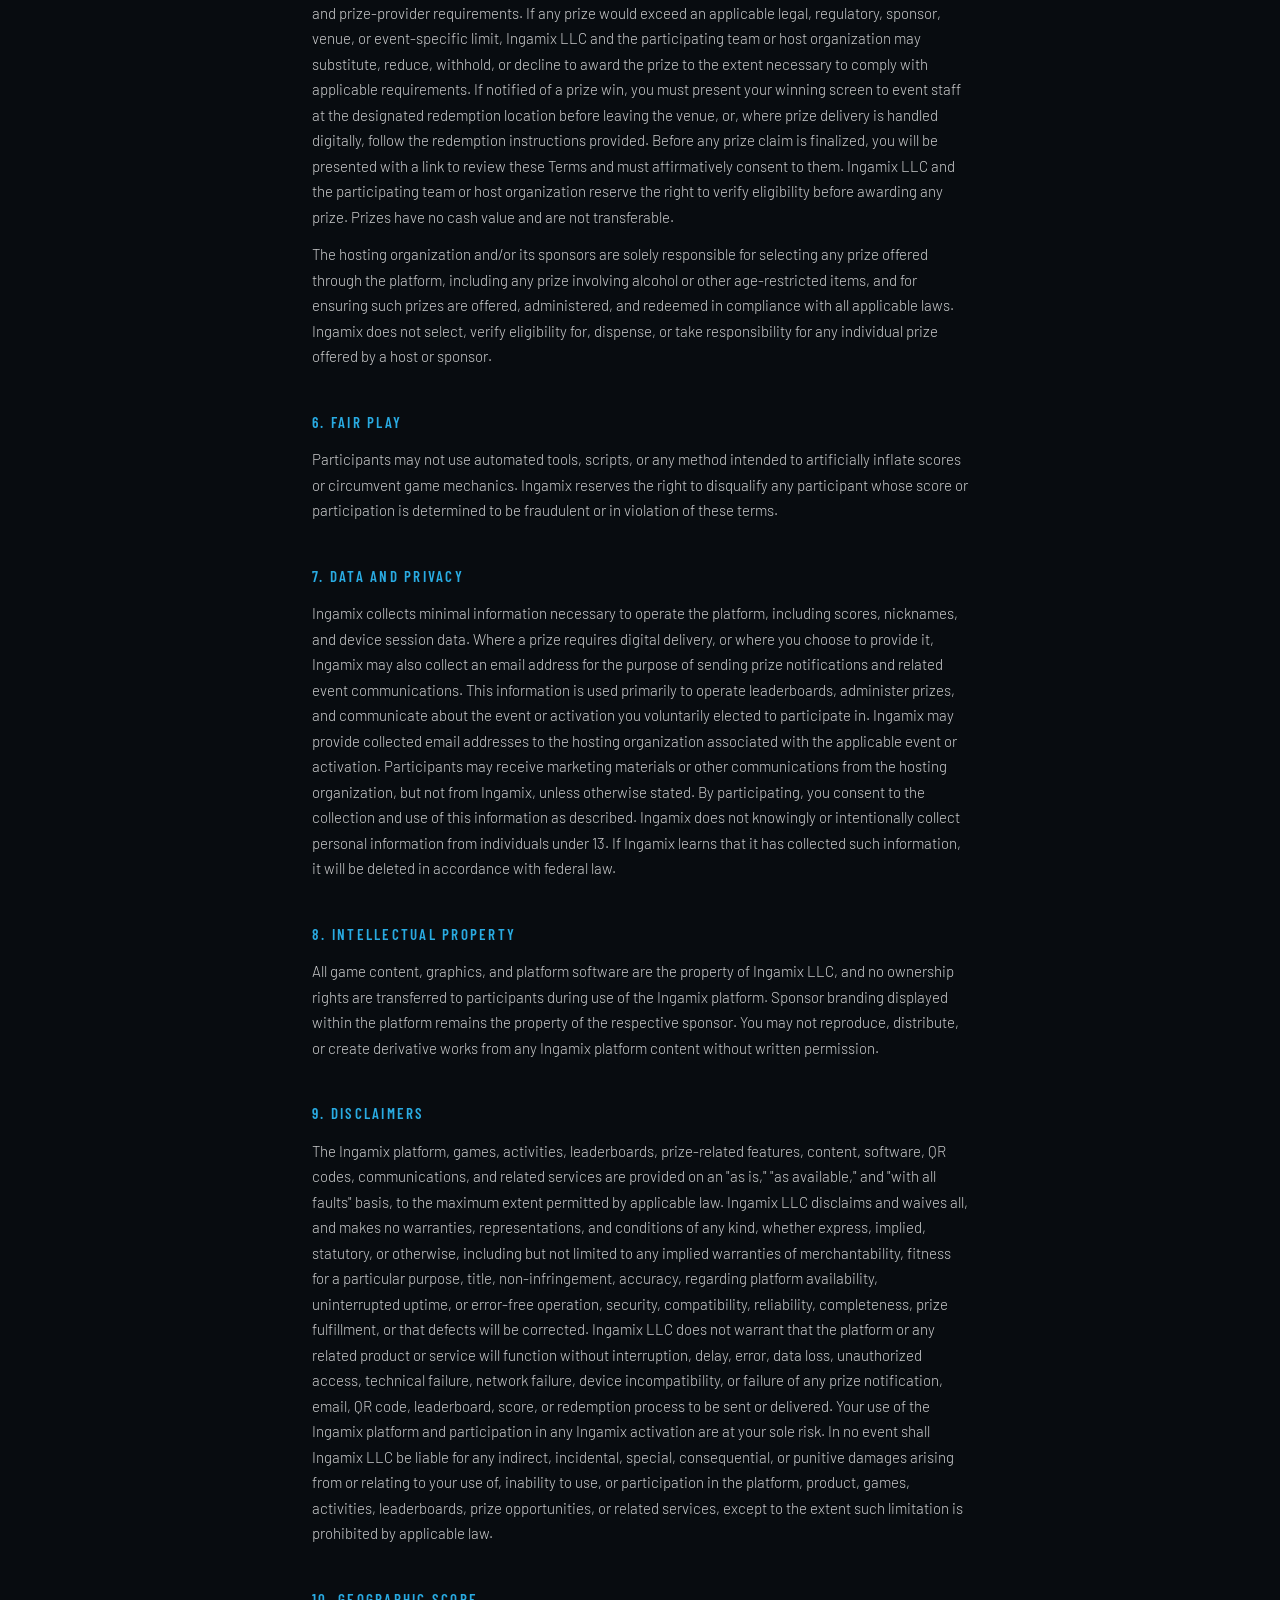
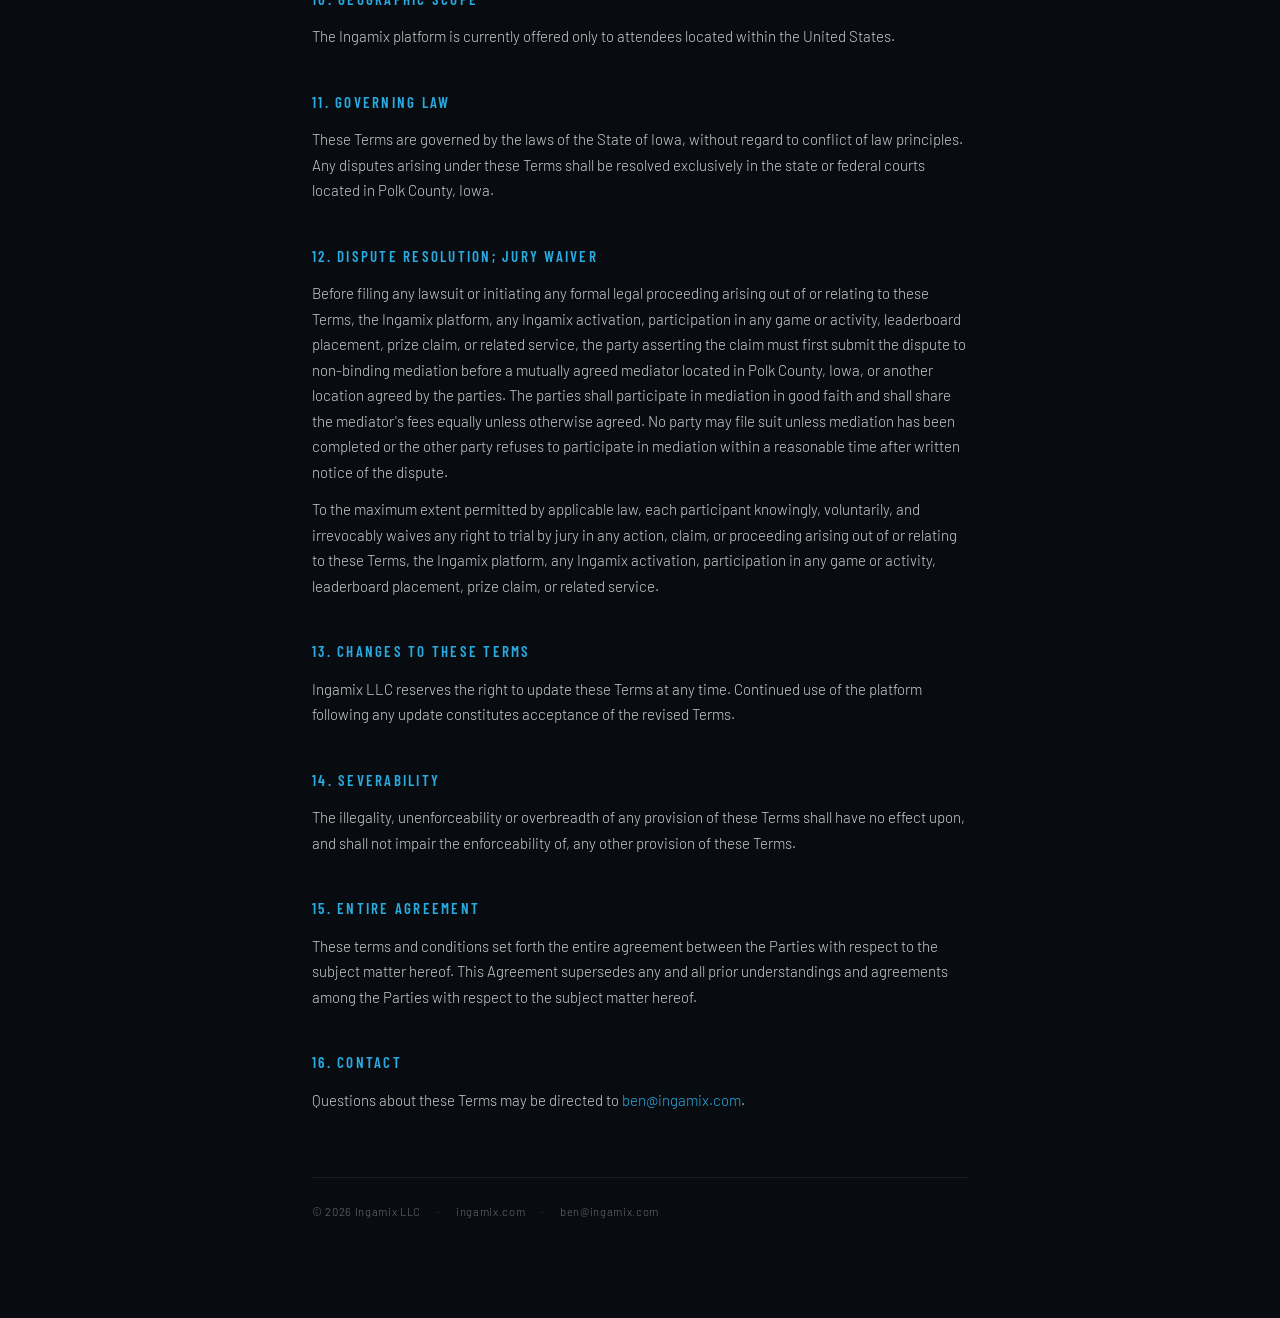
==== commit beae35b9: "new terms update" ====
--- a/terms/index.html
+++ b/terms/index.html
@@ -180,7 +180,7 @@
 
   <section>
     <h2>7. Data and Privacy</h2>
-    <p>Ingamix collects minimal information necessary to operate the platform, including scores, nicknames, and device session data. Where a prize requires digital delivery, or where you choose to provide it, Ingamix may also collect an email address for the purpose of sending prize notifications and related event communications. This information is used primarily to operate leaderboards, administer prizes, and communicate about the event or activation you voluntarily elected to participate in. Ingamix may provide collected email addresses to the hosting organization associated with the applicable event or activation. Participants may receive marketing materials or other communications from the hosting organization, but not from Ingamix, unless otherwise stated. By participating, you consent to the collection and use of this information as described. Ingamix does not knowingly collect personal information from children under 13 without verifiable parental consent where required by COPPA. If Ingamix learns that it has collected personal information from a child under 13 without required consent, it will delete that information as required by law.</p>
+    <p>Ingamix collects minimal information necessary to operate the platform, including scores, nicknames, and device session data. Where a prize requires digital delivery, or where you choose to provide it, Ingamix may also collect an email address for the purpose of sending prize notifications and related event communications. This information is used primarily to operate leaderboards, administer prizes, and communicate about the event or activation you voluntarily elected to participate in. Ingamix may provide collected email addresses to the hosting organization associated with the applicable event or activation. Participants may receive marketing materials or other communications from the hosting organization, but not from Ingamix, unless otherwise stated. By participating, you consent to the collection and use of this information as described. Ingamix does not knowingly or intentionally collect personal information from individuals under 13. If Ingamix learns that it has collected such information, it will be deleted in accordance with federal law.</p>
   </section>
 
   <section>
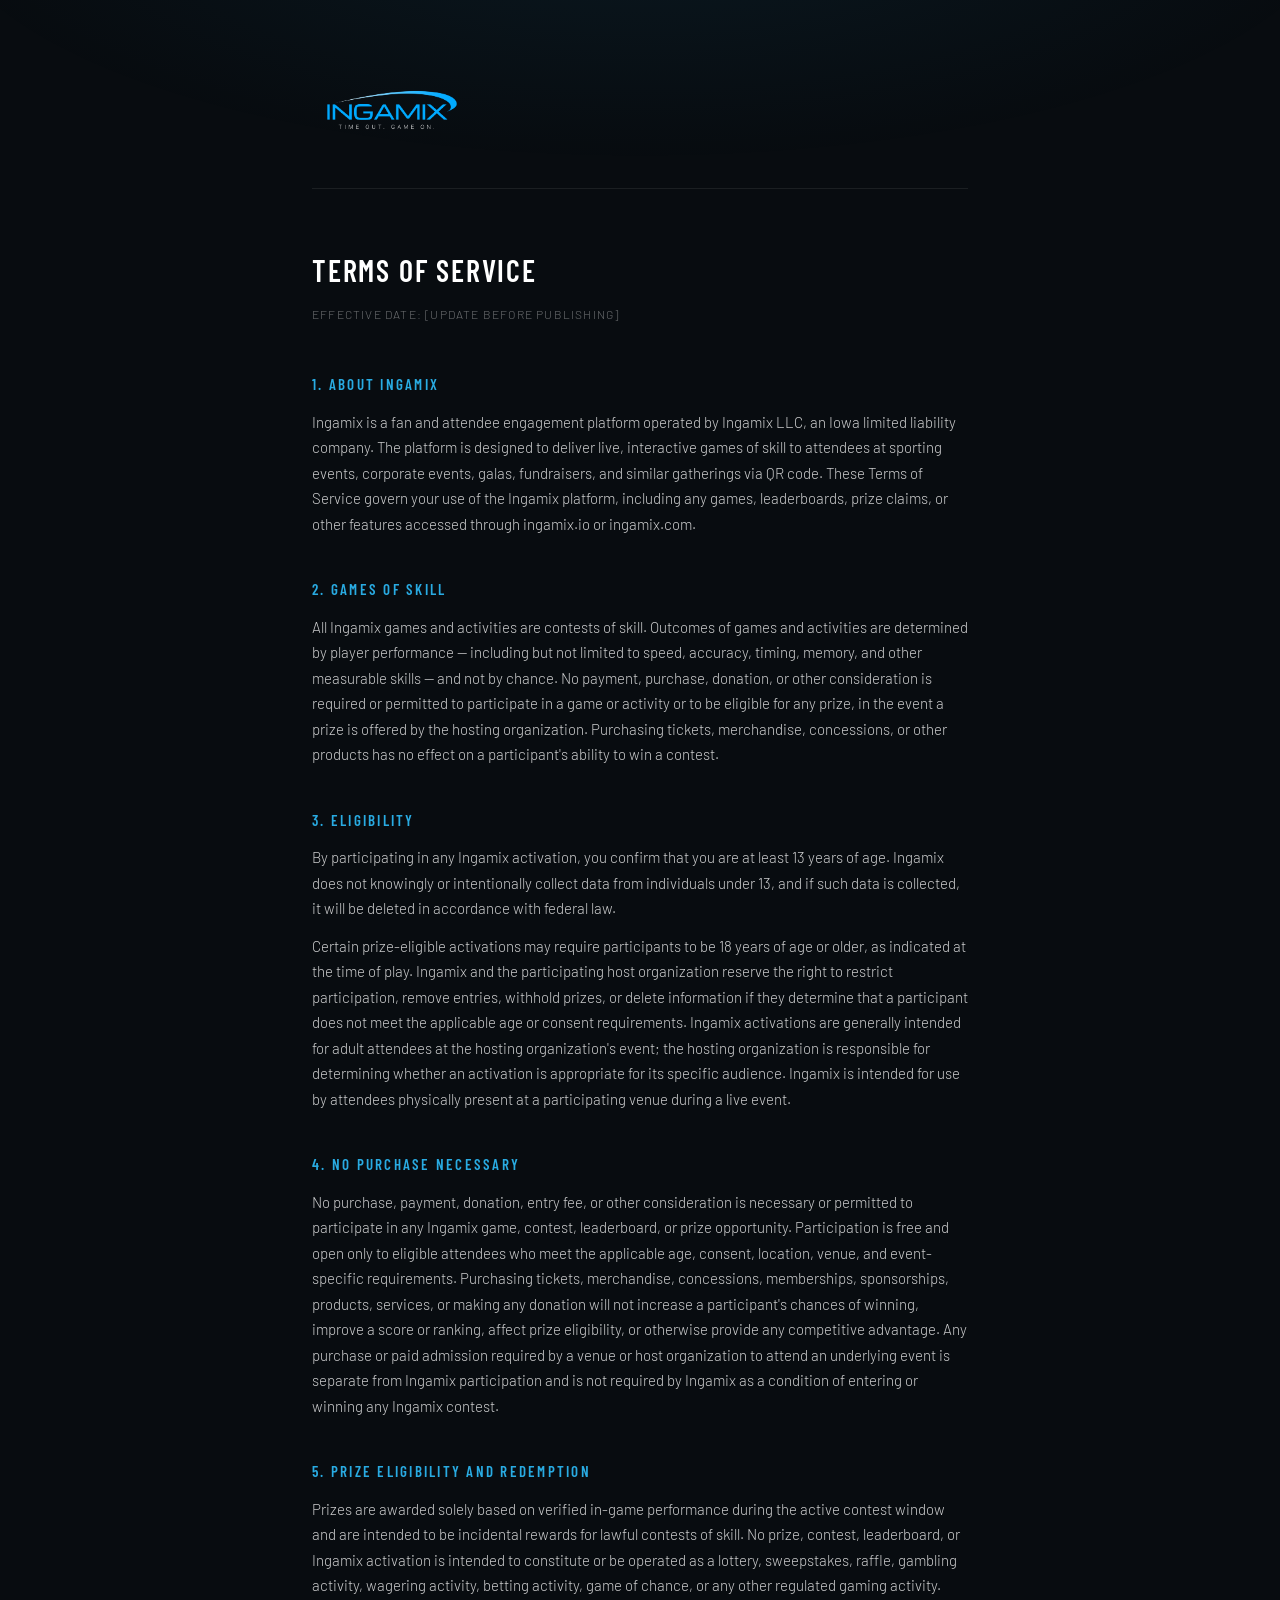
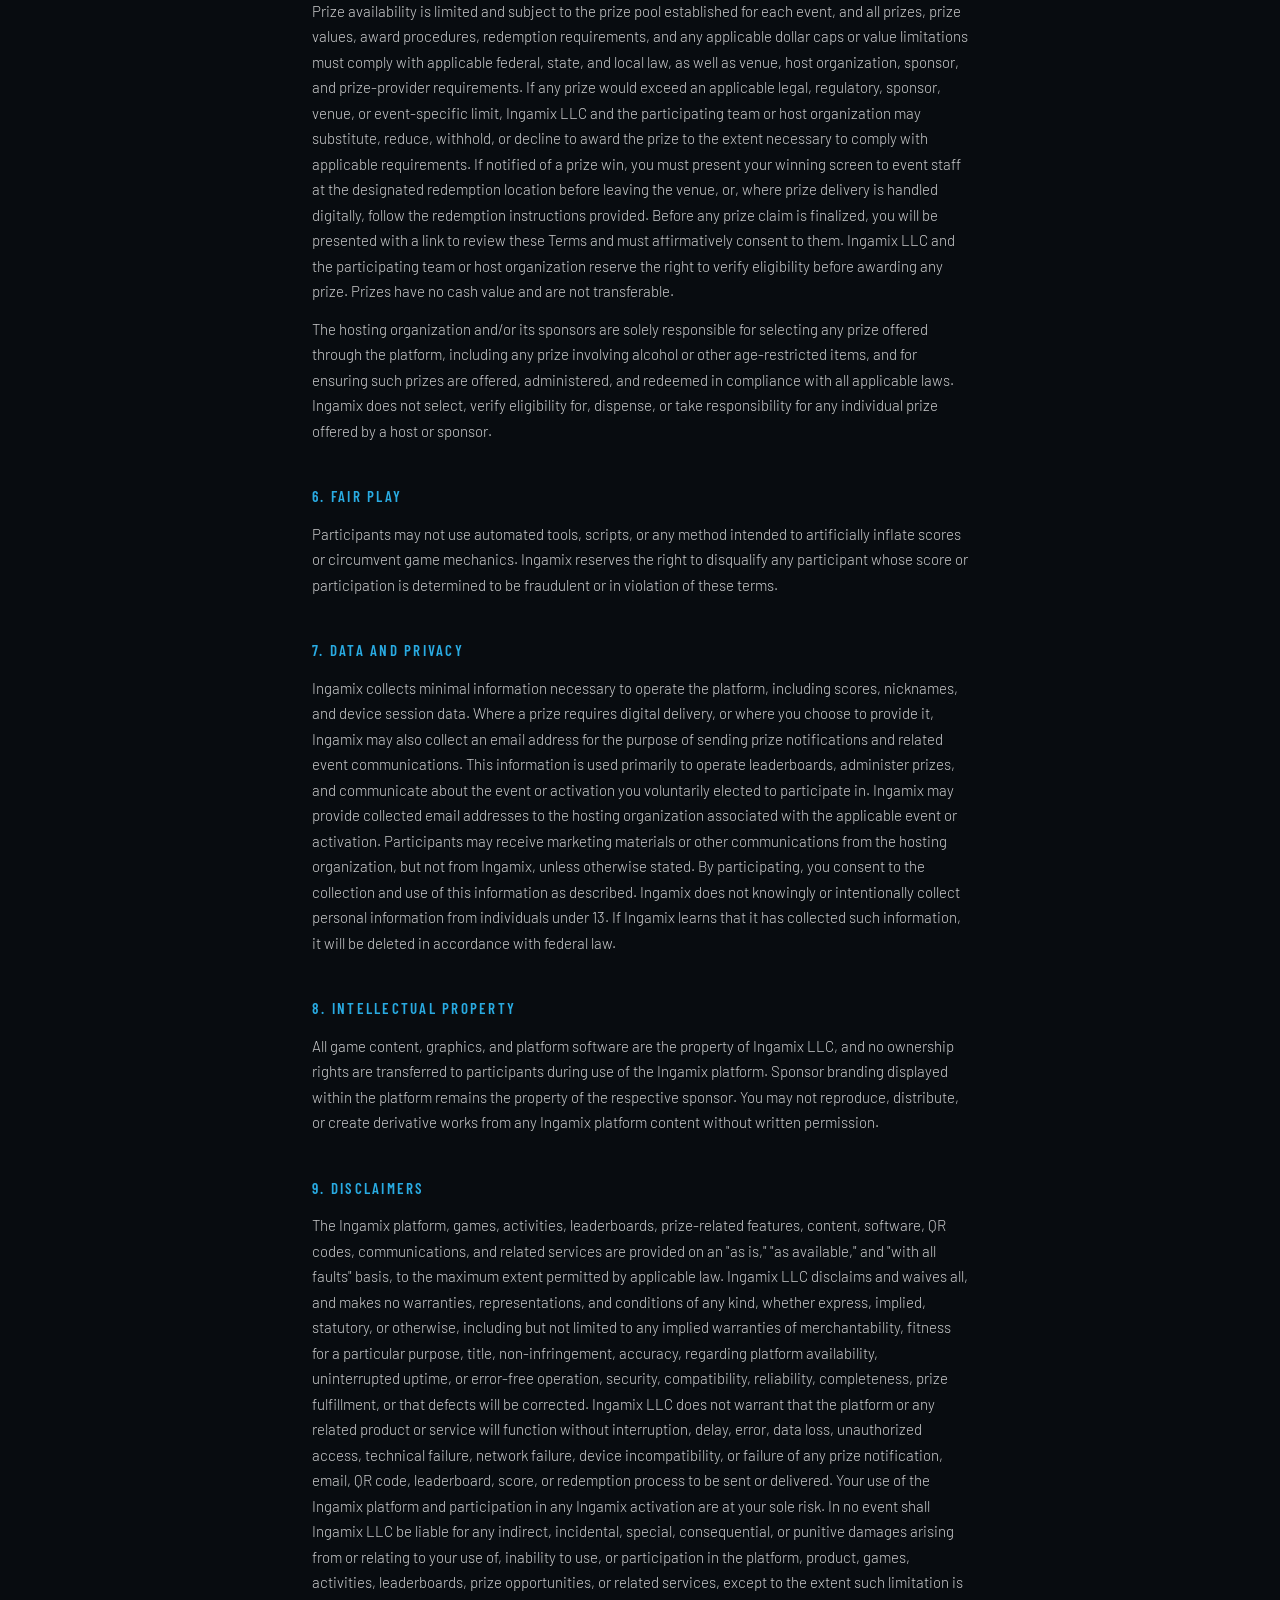
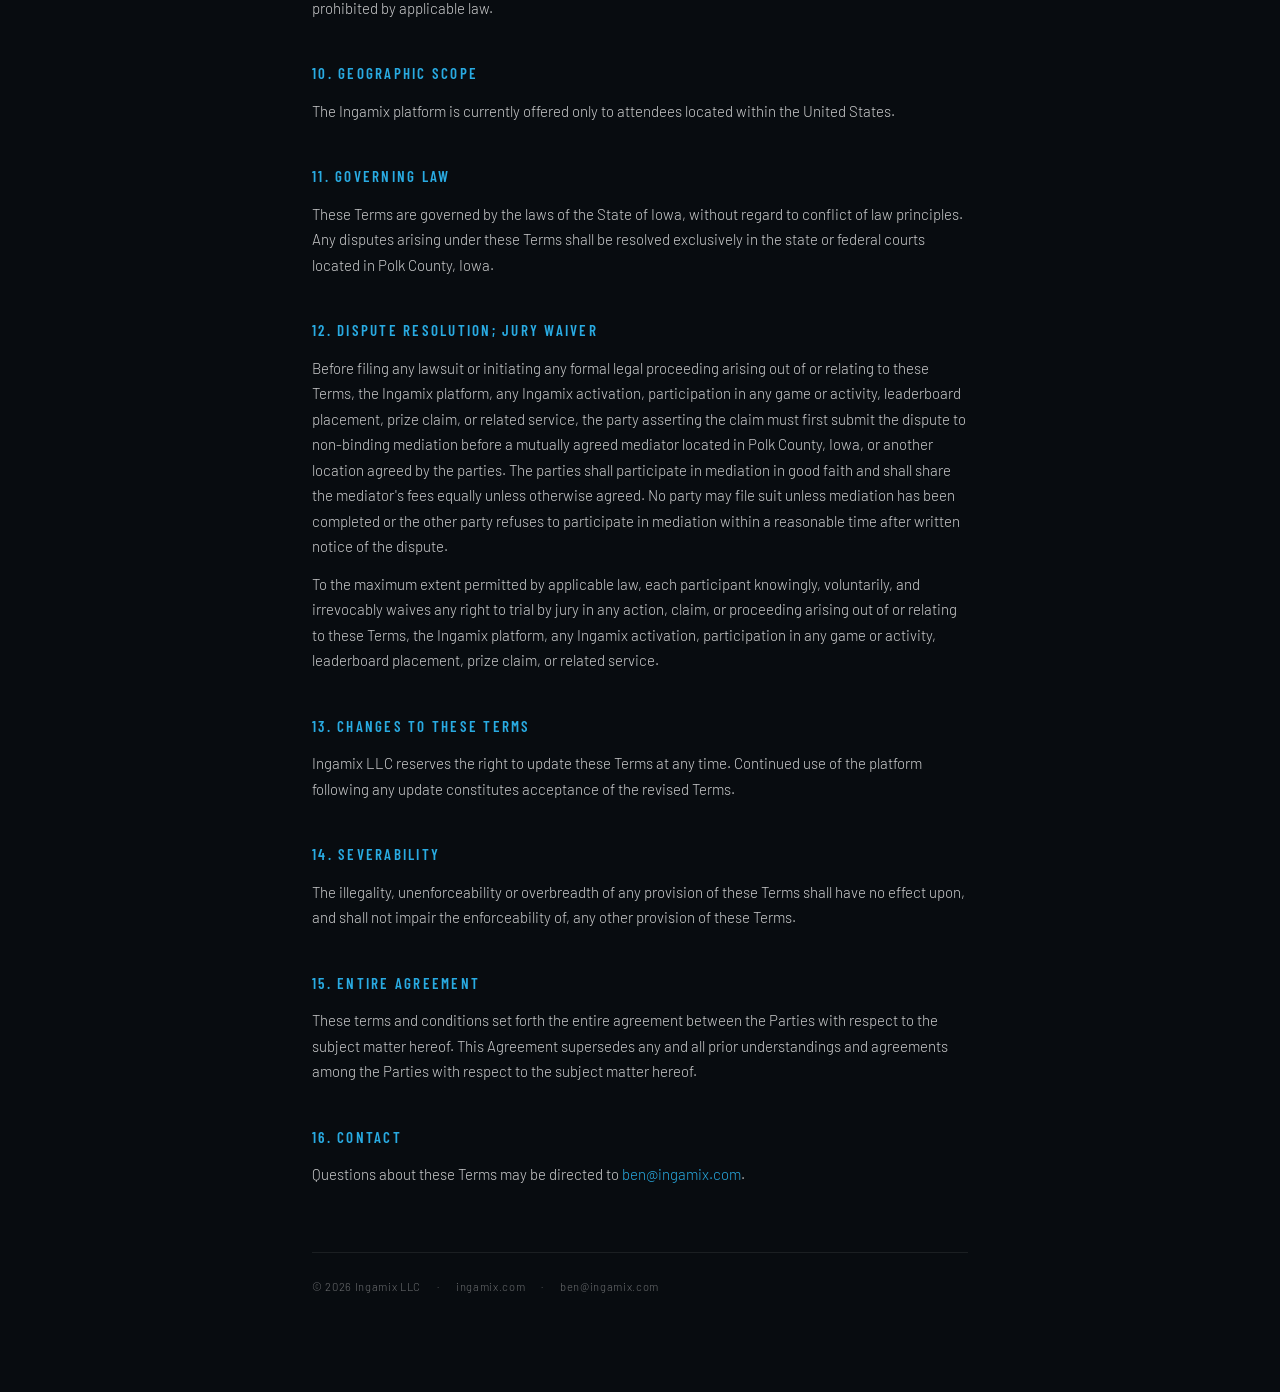
==== commit 565a3a6f: "update image reference" ====
--- a/terms/index.html
+++ b/terms/index.html
@@ -139,7 +139,7 @@
 
   <header class="site-header">
     <a href="/">
-      <img src="/assets/ingamix_full_color_horizontal_lockup_dark.png" alt="Ingamix" />
+      <img src="/assets/ingamix_full_color.png" alt="Ingamix" />
     </a>
   </header>
 
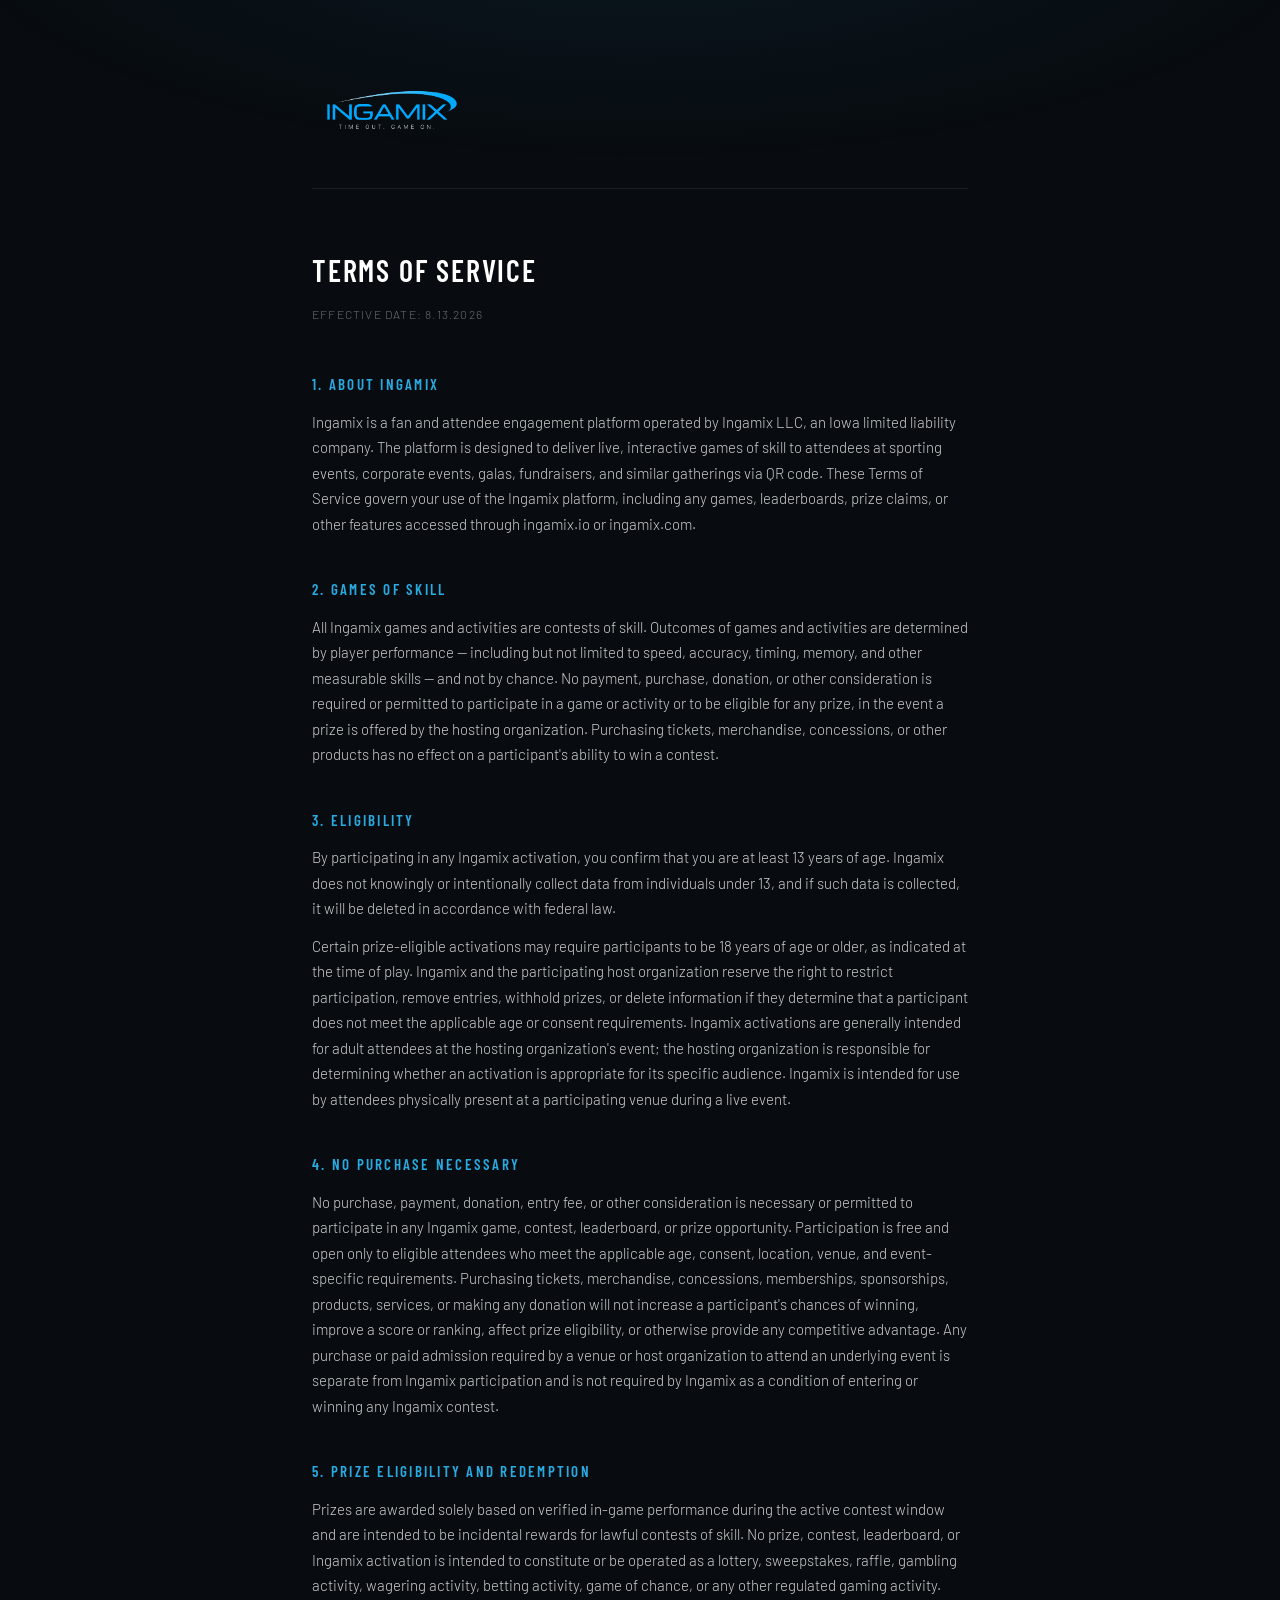
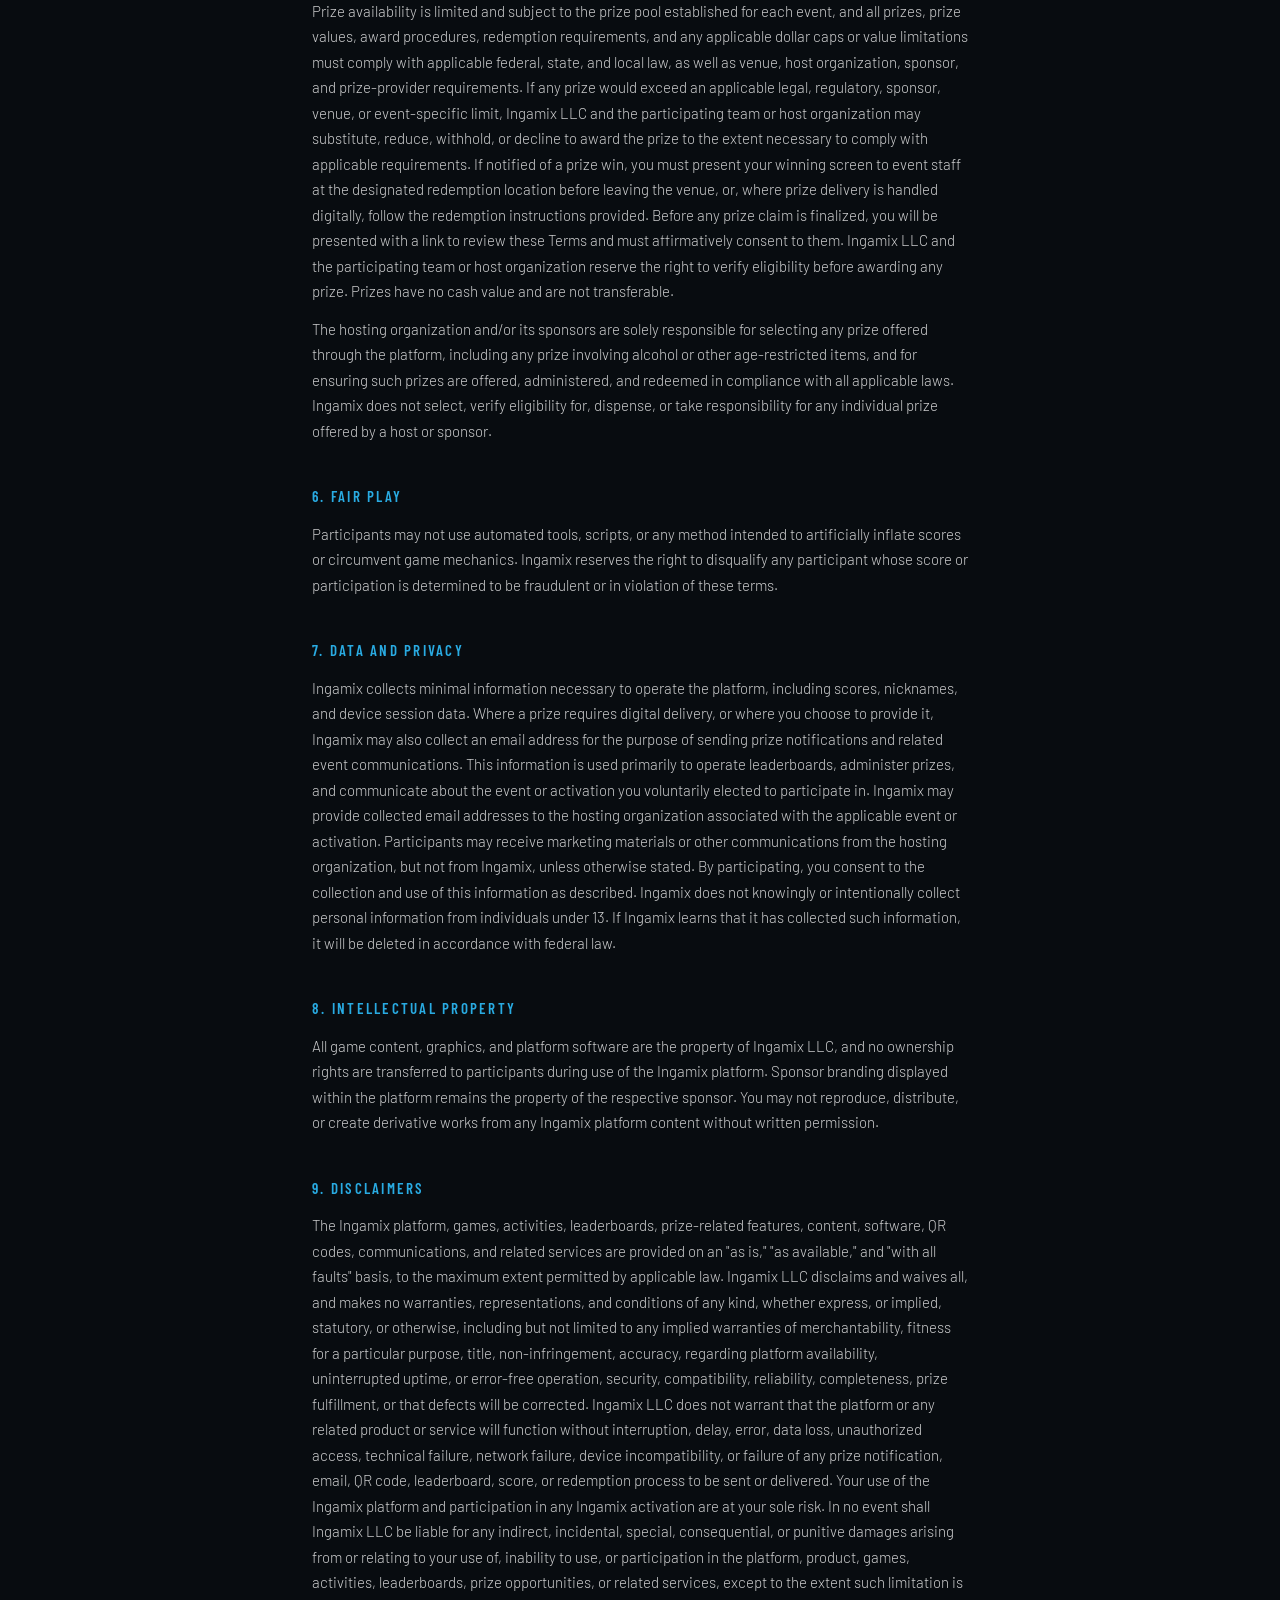
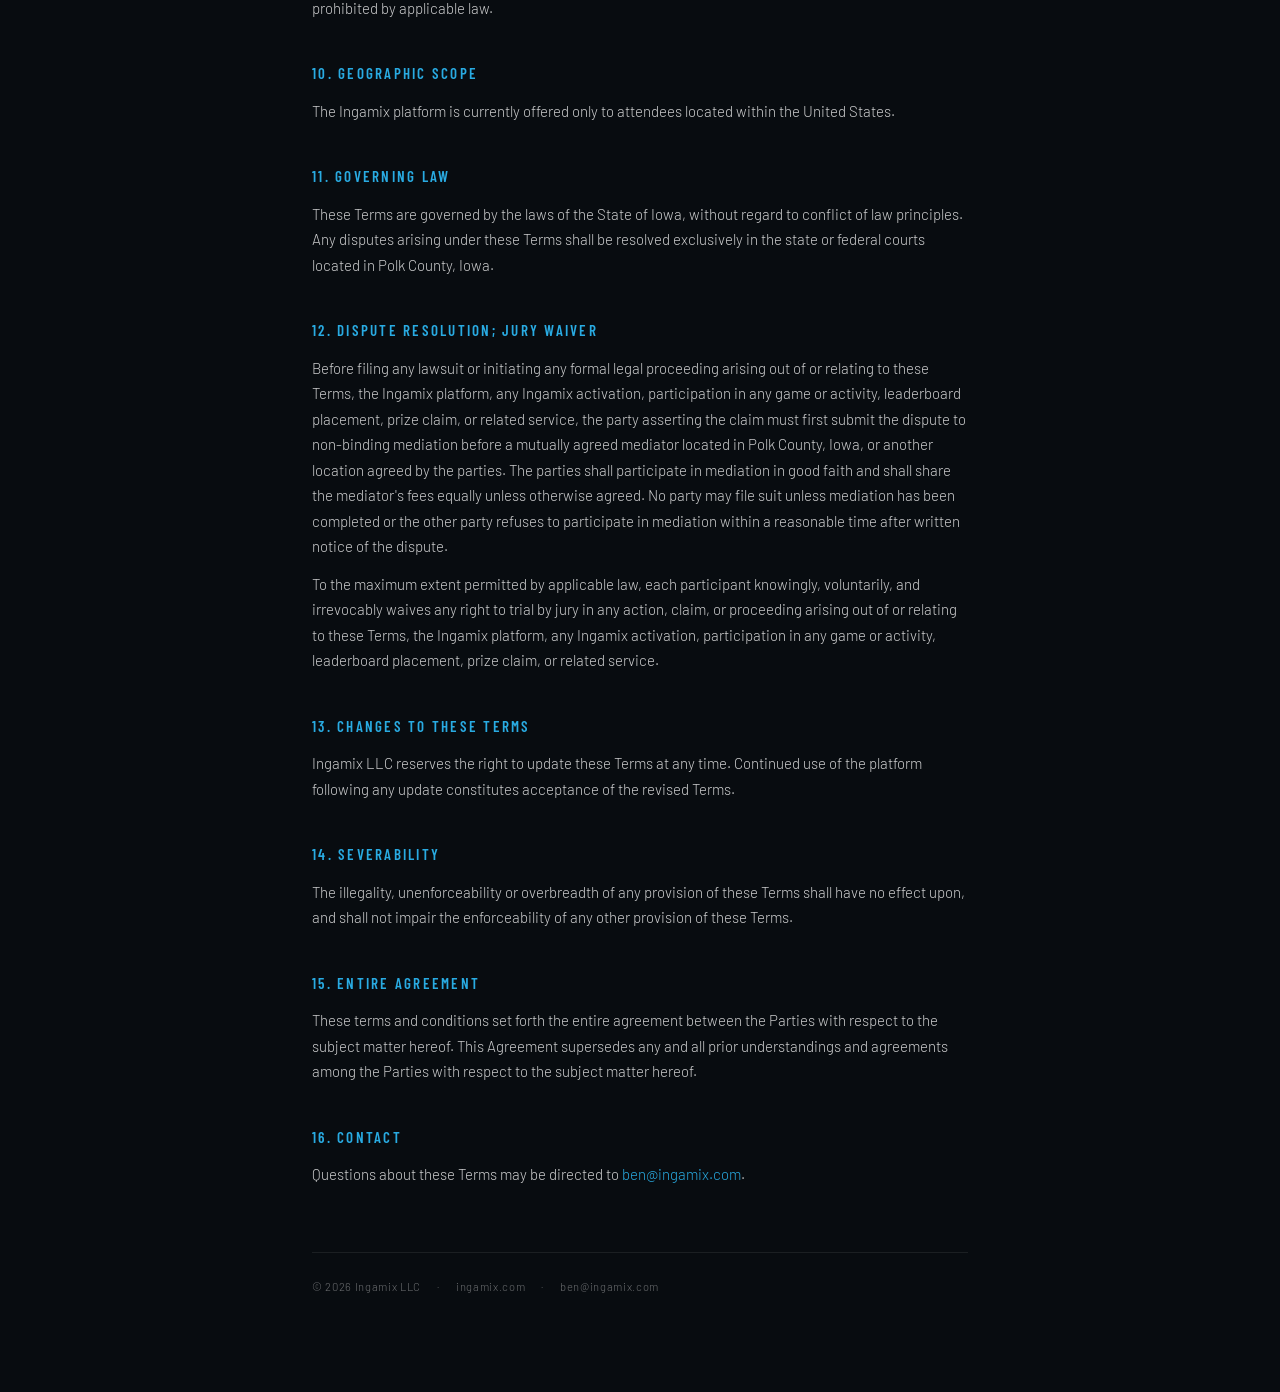
==== commit 74549ff4: "Clean legal terms Updated legal terms with clean copy" ====
--- a/terms/index.html
+++ b/terms/index.html
@@ -144,7 +144,7 @@
   </header>
 
   <h1>Terms of Service</h1>
-  <p class="effective-date">Effective Date: [UPDATE BEFORE PUBLISHING]</p>
+  <p class="effective-date">Effective Date: 8.13.2026</p>
 
   <section>
     <h2>1. About Ingamix</h2>
@@ -190,7 +190,7 @@
 
   <section>
     <h2>9. Disclaimers</h2>
-    <p>The Ingamix platform, games, activities, leaderboards, prize-related features, content, software, QR codes, communications, and related services are provided on an "as is," "as available," and "with all faults" basis, to the maximum extent permitted by applicable law. Ingamix LLC disclaims and waives all, and makes no warranties, representations, and conditions of any kind, whether express, implied, statutory, or otherwise, including but not limited to any implied warranties of merchantability, fitness for a particular purpose, title, non-infringement, accuracy, regarding platform availability, uninterrupted uptime, or error-free operation, security, compatibility, reliability, completeness, prize fulfillment, or that defects will be corrected. Ingamix LLC does not warrant that the platform or any related product or service will function without interruption, delay, error, data loss, unauthorized access, technical failure, network failure, device incompatibility, or failure of any prize notification, email, QR code, leaderboard, score, or redemption process to be sent or delivered. Your use of the Ingamix platform and participation in any Ingamix activation are at your sole risk. In no event shall Ingamix LLC be liable for any indirect, incidental, special, consequential, or punitive damages arising from or relating to your use of, inability to use, or participation in the platform, product, games, activities, leaderboards, prize opportunities, or related services, except to the extent such limitation is prohibited by applicable law.</p>
+    <p>The Ingamix platform, games, activities, leaderboards, prize-related features, content, software, QR codes, communications, and related services are provided on an "as is," "as available," and "with all faults" basis, to the maximum extent permitted by applicable law. Ingamix LLC disclaims and waives all, and makes no warranties, representations, and conditions of any kind, whether express, or implied, statutory, or otherwise, including but not limited to any implied warranties of merchantability, fitness for a particular purpose, title, non-infringement, accuracy, regarding platform availability, uninterrupted uptime, or error-free operation, security, compatibility, reliability, completeness, prize fulfillment, or that defects will be corrected. Ingamix LLC does not warrant that the platform or any related product or service will function without interruption, delay, error, data loss, unauthorized access, technical failure, network failure, device incompatibility, or failure of any prize notification, email, QR code, leaderboard, score, or redemption process to be sent or delivered. Your use of the Ingamix platform and participation in any Ingamix activation are at your sole risk. In no event shall Ingamix LLC be liable for any indirect, incidental, special, consequential, or punitive damages arising from or relating to your use of, inability to use, or participation in the platform, product, games, activities, leaderboards, prize opportunities, or related services, except to the extent such limitation is prohibited by applicable law.</p>
   </section>
 
   <section>
@@ -216,7 +216,7 @@
 
   <section>
     <h2>14. Severability</h2>
-    <p>The illegality, unenforceability or overbreadth of any provision of these Terms shall have no effect upon, and shall not impair the enforceability of, any other provision of these Terms.</p>
+    <p>The illegality, unenforceability or overbreadth of any provision of these Terms shall have no effect upon, and shall not impair the enforceability of any other provision of these Terms.</p>
   </section>
 
   <section>
